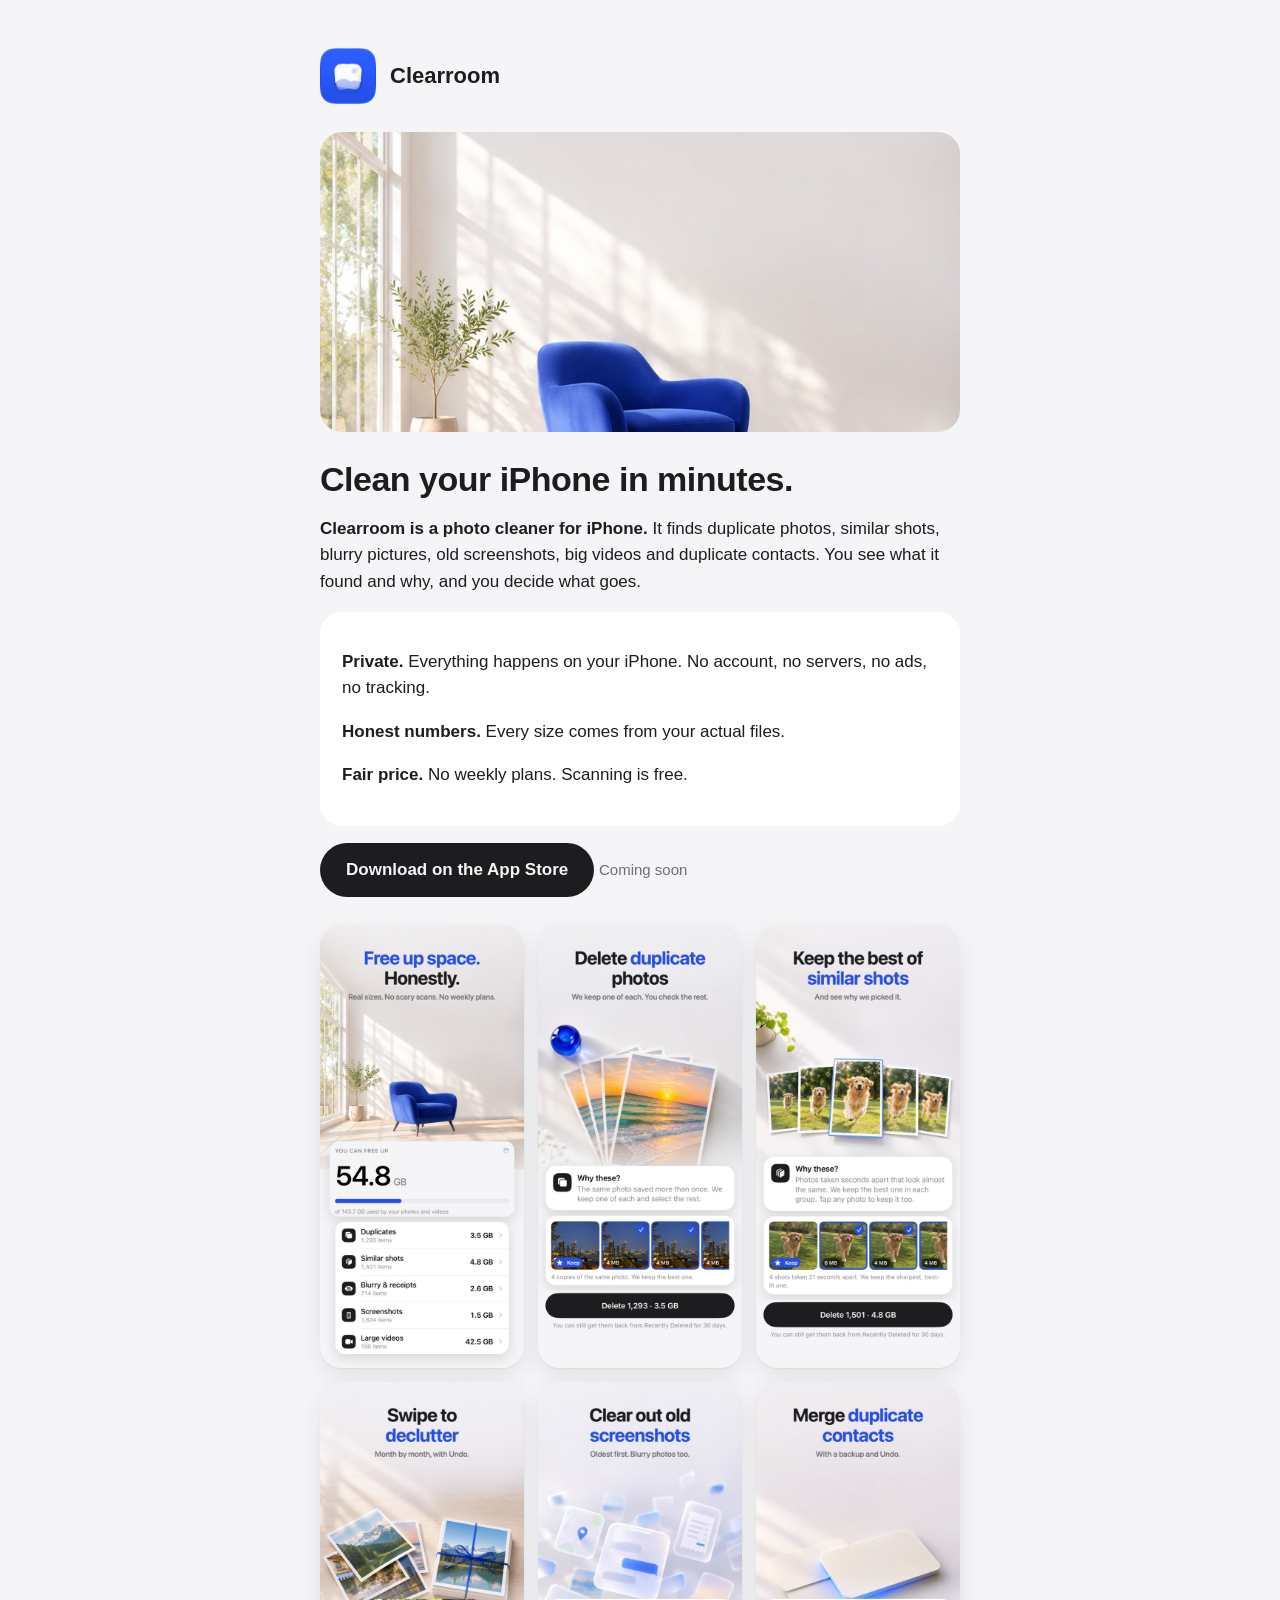
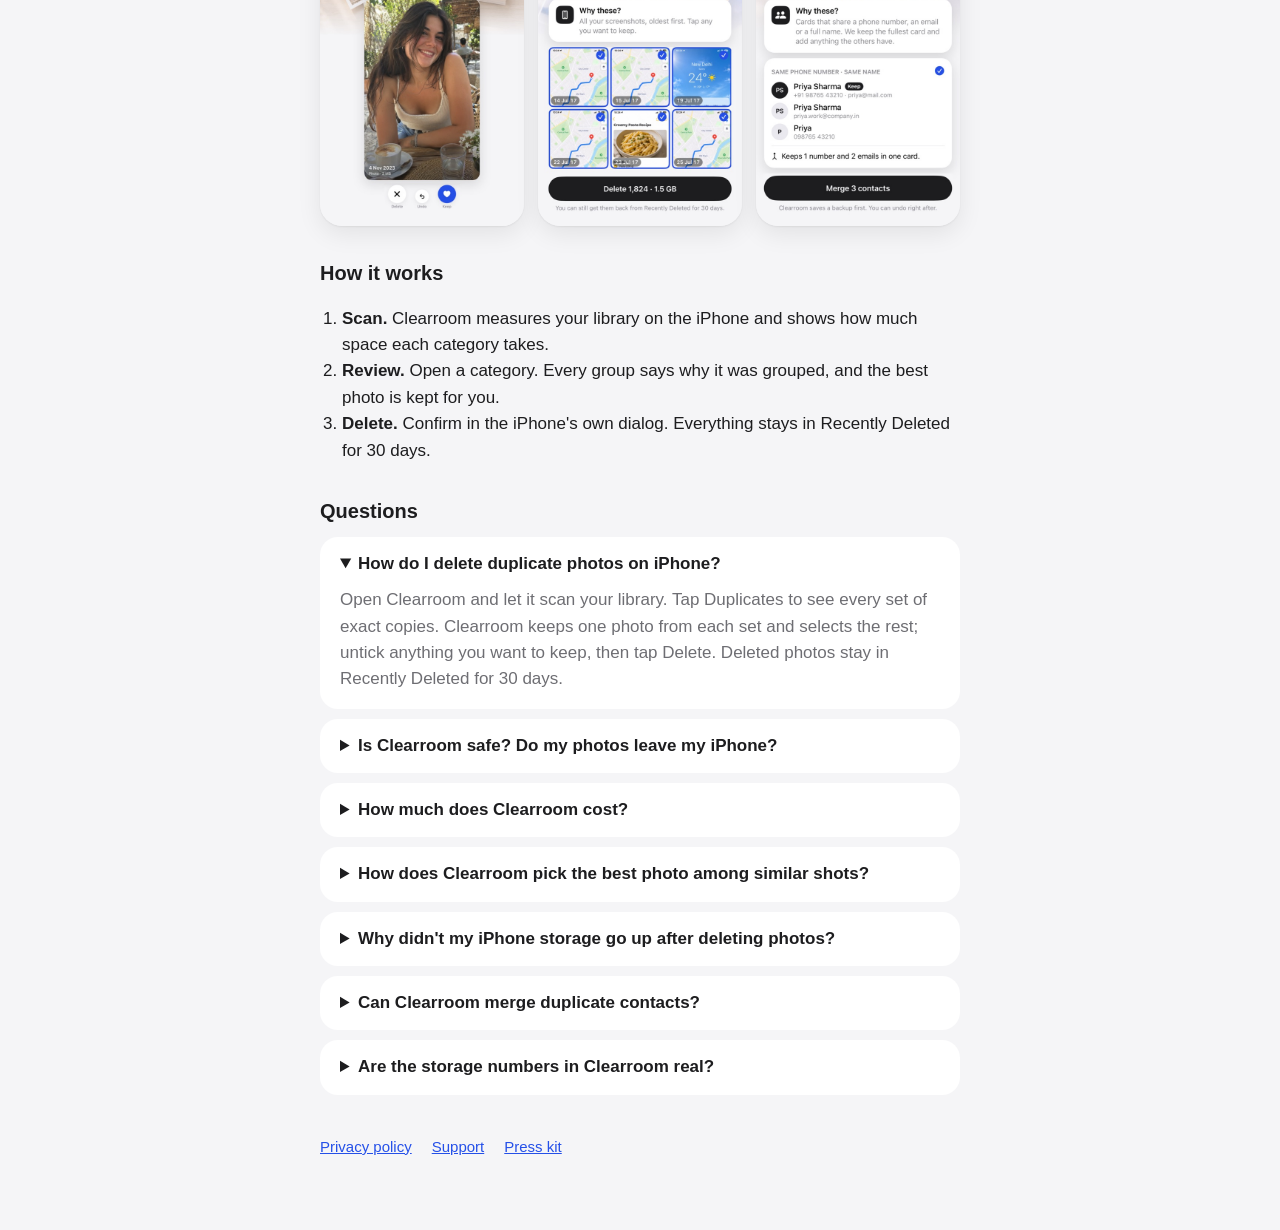
==== index.html @ 5c48450d "Clearroom website" ====
<!doctype html>
<html lang="en"><head><meta charset="utf-8"><meta name="viewport" content="width=device-width, initial-scale=1">
<title>Clearroom: Photo Cleaner for iPhone. Delete duplicate and similar photos</title>
<meta name="description" content="Clearroom is an iPhone photo cleaner that finds duplicate photos, similar shots, blurry pictures, old screenshots, large videos and duplicate contacts. It runs entirely on your iPhone, shows real file sizes, and has no weekly subscription.">
<link rel="canonical" href="https://rajgupta36.github.io/clearroom/">
<meta property="og:type" content="website">
<meta property="og:title" content="Clearroom: honest photo cleaner for iPhone">
<meta property="og:description" content="Find duplicate and similar photos, old screenshots and big videos. Private, on-device, no weekly plans.">
<meta property="og:url" content="https://rajgupta36.github.io/clearroom/">
<meta property="og:image" content="https://rajgupta36.github.io/clearroom/img/og.jpg">
<meta name="twitter:card" content="summary_large_image">
<link rel="stylesheet" href="style.css"><link rel="icon" href="favicon.png">
<script type="application/ld+json">
{
  "@context": "https://schema.org",
  "@graph": [
    {
      "@type": "MobileApplication",
      "@id": "https://rajgupta36.github.io/clearroom/#app",
      "name": "Clearroom: Photo Cleaner",
      "alternateName": "Clearroom",
      "operatingSystem": "iOS 17 or later",
      "applicationCategory": "UtilitiesApplication",
      "description": "An iPhone photo and storage cleaner that finds duplicate photos, similar shots, blurry photos, receipts, old screenshots, large videos and duplicate contacts. Everything runs on the iPhone; photos and contacts never leave it.",
      "url": "https://rajgupta36.github.io/clearroom/",
      "image": "https://rajgupta36.github.io/clearroom/img/icon-1024.png",
      "screenshot": [
        "https://rajgupta36.github.io/clearroom/img/1-dashboard.jpg",
        "https://rajgupta36.github.io/clearroom/img/2-duplicates.jpg",
        "https://rajgupta36.github.io/clearroom/img/3-similar.jpg",
        "https://rajgupta36.github.io/clearroom/img/4-swipe.jpg"
      ],
      "featureList": [
        "Delete duplicate photos, including Live Photos and bursts",
        "Group similar photos and suggest the best shot with the reason shown",
        "Find blurry photos and receipts",
        "Clear out old screenshots, oldest first",
        "Sort large videos by size",
        "Swipe mode: keep or delete one photo at a time, month by month, with undo",
        "Merge duplicate contacts with a backup and undo",
        "All processing on the iPhone, no account, no ads, no tracking"
      ],
      "offers": [
        {"@type": "Offer", "name": "Free", "price": "0", "priceCurrency": "USD", "description": "Unlimited scanning and up to 30 deletions a day."},
        {"@type": "Offer", "name": "Clearroom Pro yearly", "price": "39.99", "priceCurrency": "USD", "description": "Yearly subscription with a 14-day free trial."},
        {"@type": "Offer", "name": "Clearroom Pro monthly", "price": "6.99", "priceCurrency": "USD"},
        {"@type": "Offer", "name": "Clearroom Pro lifetime", "price": "79.99", "priceCurrency": "USD", "description": "One-time purchase."}
      ]
    },
    {
      "@type": "FAQPage",
      "mainEntity": [
        {"@type": "Question", "name": "How do I delete duplicate photos on iPhone?",
         "acceptedAnswer": {"@type": "Answer", "text": "Open Clearroom and let it scan your library. Tap Duplicates to see every set of exact copies. Clearroom keeps one photo from each set and selects the rest; untick anything you want to keep, then tap Delete. Deleted photos stay in Recently Deleted for 30 days."}},
        {"@type": "Question", "name": "Is Clearroom safe? Do my photos leave my iPhone?",
         "acceptedAnswer": {"@type": "Answer", "text": "Your photos never leave your iPhone. Clearroom has no servers, no account, no ads and no analytics. All scanning happens on the device, and nothing is deleted until you confirm in the iPhone's own delete dialog."}},
        {"@type": "Question", "name": "How much does Clearroom cost?",
         "acceptedAnswer": {"@type": "Answer", "text": "Scanning is free, and you can delete up to 30 items a day for free. Clearroom Pro removes the limit for $39.99 a year (14-day free trial), $6.99 a month, or $79.99 once. There is no weekly plan."}},
        {"@type": "Question", "name": "How does Clearroom pick the best photo among similar shots?",
         "acceptedAnswer": {"@type": "Answer", "text": "It groups photos taken seconds apart that look almost the same, then suggests the sharpest, best-lit one using Apple's on-device image analysis. The reason is shown for every group, and you can tap any photo to keep it too."}},
        {"@type": "Question", "name": "Why didn't my iPhone storage go up after deleting photos?",
         "acceptedAnswer": {"@type": "Answer", "text": "iPhone keeps deleted photos in Recently Deleted for 30 days. The space is freed when that album is emptied, either after 30 days or when you empty it yourself in Photos, Albums, Recently Deleted."}},
        {"@type": "Question", "name": "Can Clearroom merge duplicate contacts?",
         "acceptedAnswer": {"@type": "Answer", "text": "Yes. Clearroom finds contact cards that share a phone number, an email or a full name, keeps the fullest card, copies over anything the others have, and saves a backup first so you can undo the merge."}},
        {"@type": "Question", "name": "Are the storage numbers in Clearroom real?",
         "acceptedAnswer": {"@type": "Answer", "text": "Yes. Every size comes from the real file sizes of your photos and videos. If a size can't be read, Clearroom says so instead of guessing."}}
      ]
    }
  ]
}
</script>
</head>
<body><main>
<header><img src="img/icon-256.png" alt="Clearroom app icon"><a href="./">Clearroom</a></header>
<img class="hero" src="img/hero.jpg" alt="A bright, empty room with one cobalt blue chair: what a cleared-out iPhone feels like" width="1024" height="1536">
<h1>Clean your iPhone in minutes.</h1>
<p><strong>Clearroom is a photo cleaner for iPhone.</strong> It finds duplicate photos, similar shots, blurry pictures, old screenshots, big videos and duplicate contacts. You see what it found and why, and you decide what goes.</p>
<div class="card">
<p><strong>Private.</strong> Everything happens on your iPhone. No account, no servers, no ads, no tracking.</p>
<p><strong>Honest numbers.</strong> Every size comes from your actual files.</p>
<p><strong>Fair price.</strong> No weekly plans. Scanning is free.</p>
</div>
<p><a class="button" href="#">Download on the App Store</a> <span class="muted">Coming soon</span></p>

<div class="shots">
<img src="img/1-dashboard.jpg" alt="Clearroom home screen showing 54.8 GB you can free up, by category" loading="lazy">
<img src="img/2-duplicates.jpg" alt="Duplicate photos grouped in sets, one kept and the copies selected" loading="lazy">
<img src="img/3-similar.jpg" alt="Similar shots grouped, with the sharpest one kept and the reason shown" loading="lazy">
<img src="img/4-swipe.jpg" alt="Swipe mode: keep or delete one photo at a time, month by month" loading="lazy">
<img src="img/5-screenshots.jpg" alt="Old screenshots listed oldest first, ready to clear out" loading="lazy">
<img src="img/6-contacts.jpg" alt="Duplicate contacts merged into one card with a backup" loading="lazy">
</div>

<h2>How it works</h2>
<ol>
<li><strong>Scan.</strong> Clearroom measures your library on the iPhone and shows how much space each category takes.</li>
<li><strong>Review.</strong> Open a category. Every group says why it was grouped, and the best photo is kept for you.</li>
<li><strong>Delete.</strong> Confirm in the iPhone's own dialog. Everything stays in Recently Deleted for 30 days.</li>
</ol>

<h2>Questions</h2>
<div class="faq">
<details open><summary>How do I delete duplicate photos on iPhone?</summary><p>Open Clearroom and let it scan your library. Tap Duplicates to see every set of exact copies. Clearroom keeps one photo from each set and selects the rest; untick anything you want to keep, then tap Delete. Deleted photos stay in Recently Deleted for 30 days.</p></details>
<details><summary>Is Clearroom safe? Do my photos leave my iPhone?</summary><p>Your photos never leave your iPhone. Clearroom has no servers, no account, no ads and no analytics. All scanning happens on the device, and nothing is deleted until you confirm in the iPhone's own delete dialog.</p></details>
<details><summary>How much does Clearroom cost?</summary><p>Scanning is free, and you can delete up to 30 items a day for free. Clearroom Pro removes the limit for $39.99 a year (14-day free trial), $6.99 a month, or $79.99 once. There is no weekly plan.</p></details>
<details><summary>How does Clearroom pick the best photo among similar shots?</summary><p>It groups photos taken seconds apart that look almost the same, then suggests the sharpest, best-lit one using Apple's on-device image analysis. The reason is shown for every group, and you can tap any photo to keep it too.</p></details>
<details><summary>Why didn't my iPhone storage go up after deleting photos?</summary><p>iPhone keeps deleted photos in Recently Deleted for 30 days. The space is freed when that album is emptied, either after 30 days or when you empty it yourself in Photos, Albums, Recently Deleted.</p></details>
<details><summary>Can Clearroom merge duplicate contacts?</summary><p>Yes. Clearroom finds contact cards that share a phone number, an email or a full name, keeps the fullest card, copies over anything the others have, and saves a backup first so you can undo the merge.</p></details>
<details><summary>Are the storage numbers in Clearroom real?</summary><p>Yes. Every size comes from the real file sizes of your photos and videos. If a size can't be read, Clearroom says so instead of guessing.</p></details>
</div>

<nav><a href="privacy.html">Privacy policy</a><a href="support.html">Support</a><a href="press.html">Press kit</a></nav>
</main></body></html>
---- style.css ----
:root { --ink:#1D1D1F; --paper:#F5F5F7; --card:#FFFFFF; --muted:#6E6E73; --cobalt:#2550E8; }
@media (prefers-color-scheme: dark) { :root { --ink:#F5F5F7; --paper:#000; --card:#1C1C1E; --muted:#98989D; --cobalt:#3F66F2; } }
* { box-sizing: border-box; }
body { margin:0; background:var(--paper); color:var(--ink); font:17px/1.55 -apple-system, BlinkMacSystemFont, "SF Pro Text", "Helvetica Neue", Arial, sans-serif; }
main { max-width: 680px; margin: 0 auto; padding: 48px 20px 72px; }
header { display:flex; align-items:center; gap:14px; margin-bottom: 28px; }
header img { width:56px; height:56px; border-radius:13px; }
header a { color:inherit; text-decoration:none; font-weight:700; font-size:22px; }
h1 { font-size: 34px; line-height:1.15; margin: 0 0 8px; letter-spacing:-0.5px; }
h2 { font-size: 20px; margin: 32px 0 8px; }
p, li { color: var(--ink); }
.muted { color: var(--muted); font-size: 15px; }
.card { background: var(--card); border-radius: 22px; padding: 20px 22px; margin: 16px 0; }
a { color: var(--cobalt); }
.button { display:inline-block; background:var(--ink); color:var(--paper); padding:14px 26px; border-radius:999px; text-decoration:none; font-weight:600; }
nav { margin-top: 40px; display:flex; gap:20px; font-size:15px; }
ul { padding-left: 20px; }

.shots { display:grid; grid-template-columns: repeat(auto-fit, minmax(150px, 1fr)); gap:14px; margin: 28px 0; }
.shots img { width:100%; border-radius:22px; box-shadow: 0 1px 2px rgba(0,0,0,.06), 0 8px 24px rgba(0,0,0,.08); }
.facts td { padding: 6px 16px 6px 0; vertical-align: top; }
.facts td:first-child { color: var(--muted); white-space: nowrap; }

.hero { display:block; width:100%; height:300px; object-fit:cover; object-position:50% 72%; border-radius:22px; margin: 0 0 28px; }
ol { padding-left: 22px; }
.faq details { background: var(--card); border-radius: 18px; padding: 14px 20px; margin: 10px 0; }
.faq summary { font-weight: 600; cursor: pointer; }
.faq details p { margin: 10px 0 2px; color: var(--muted); }
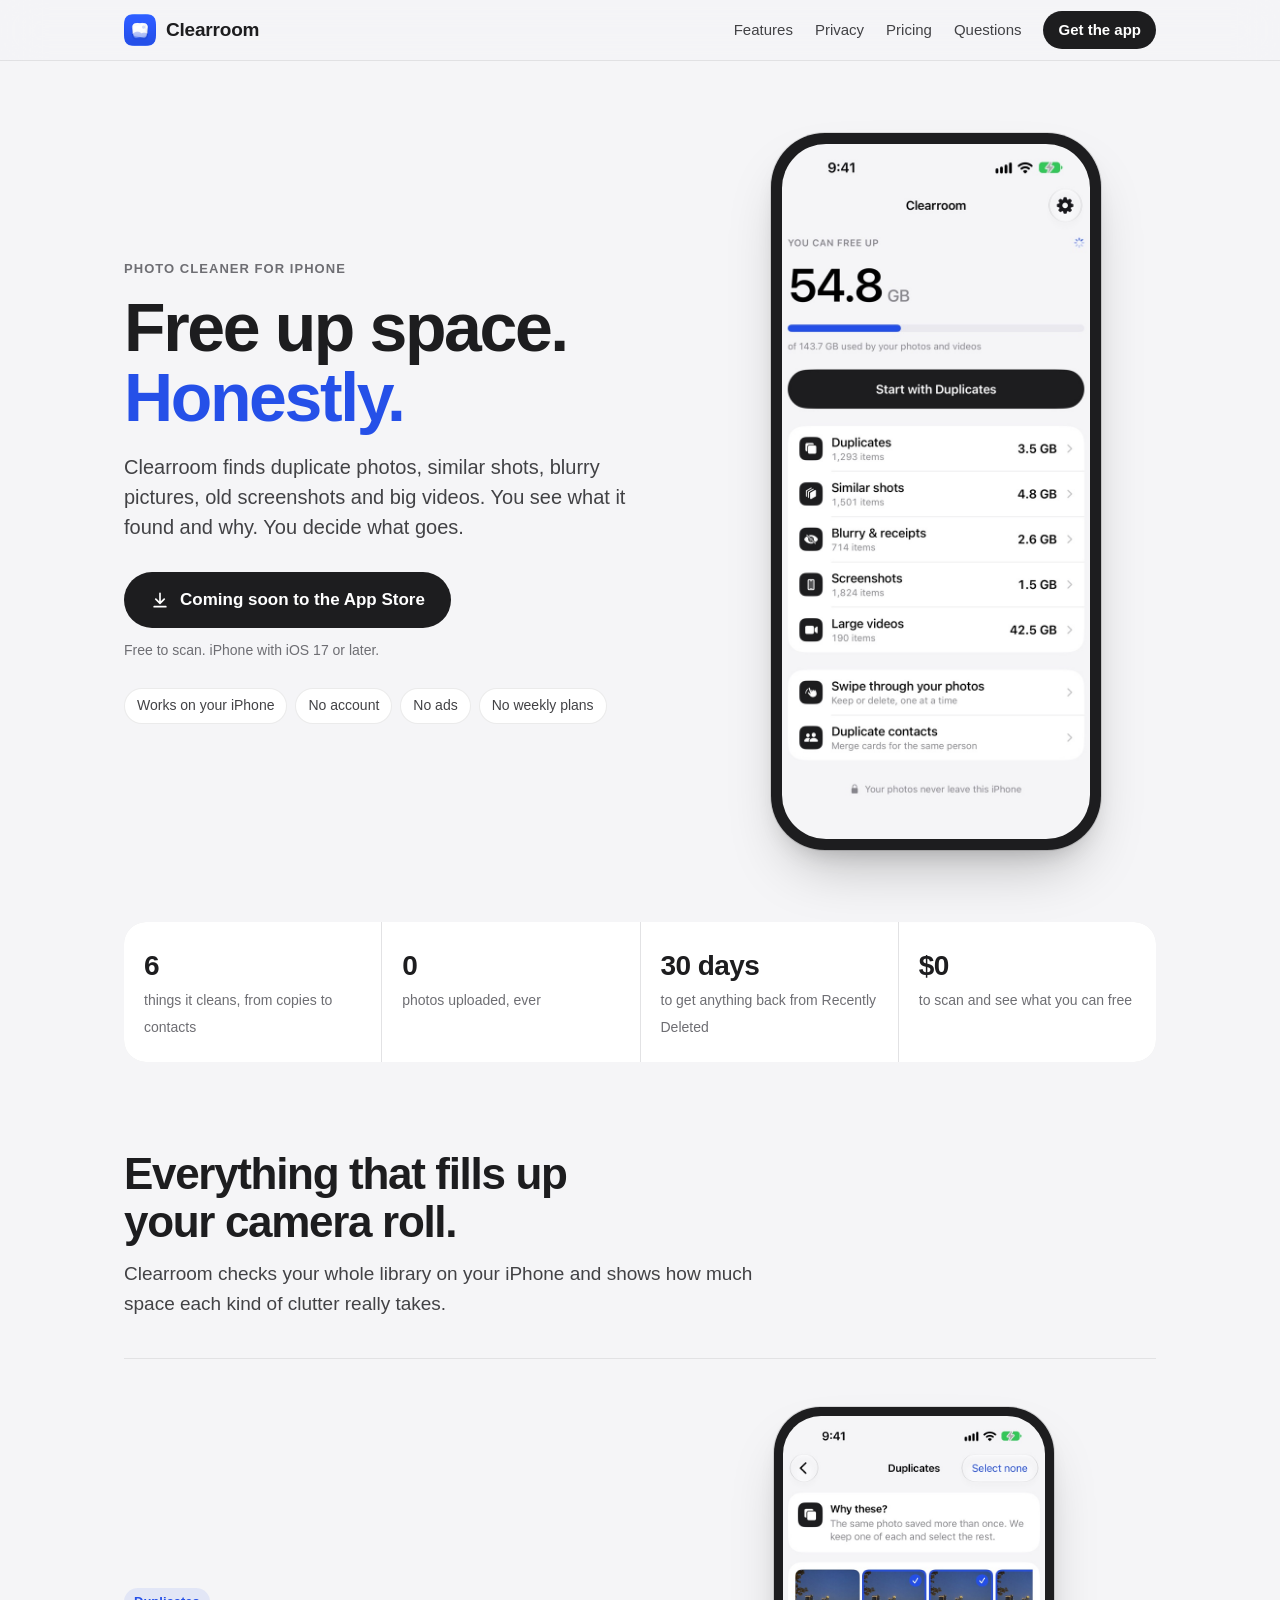
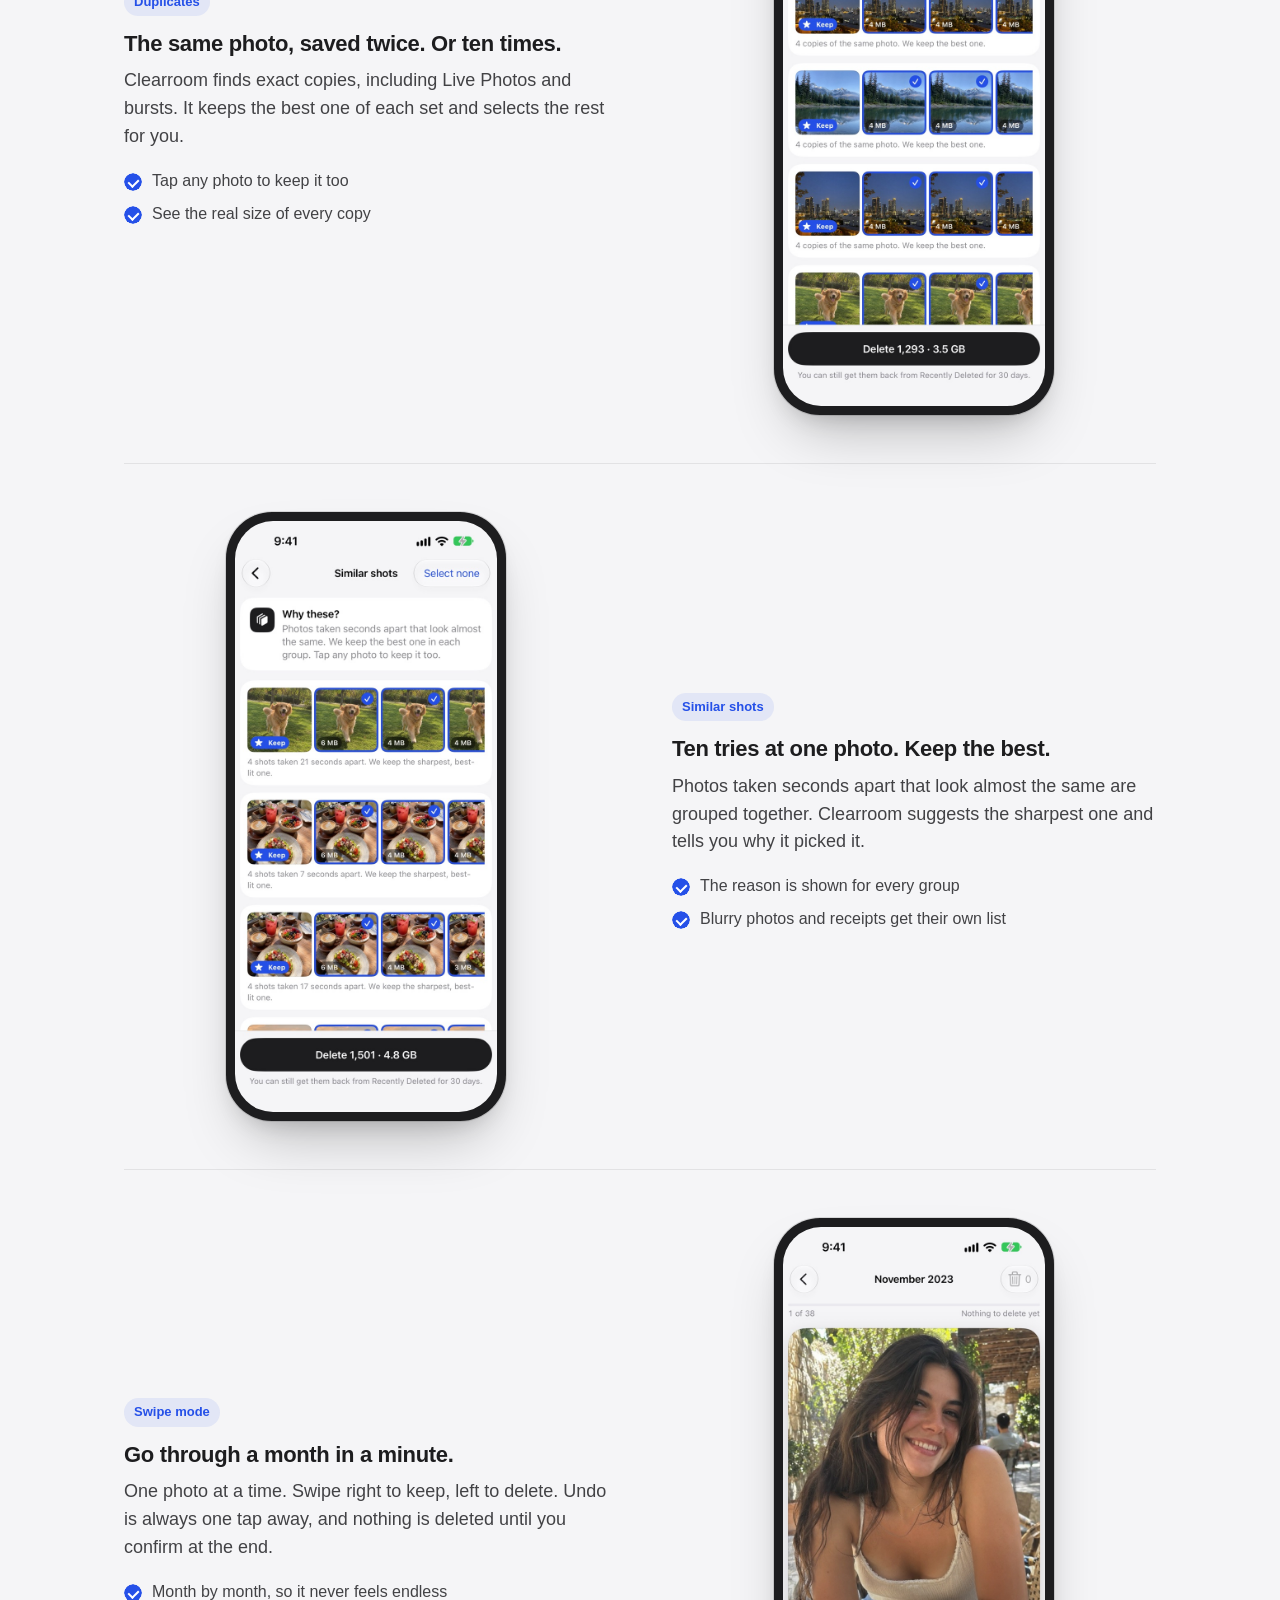
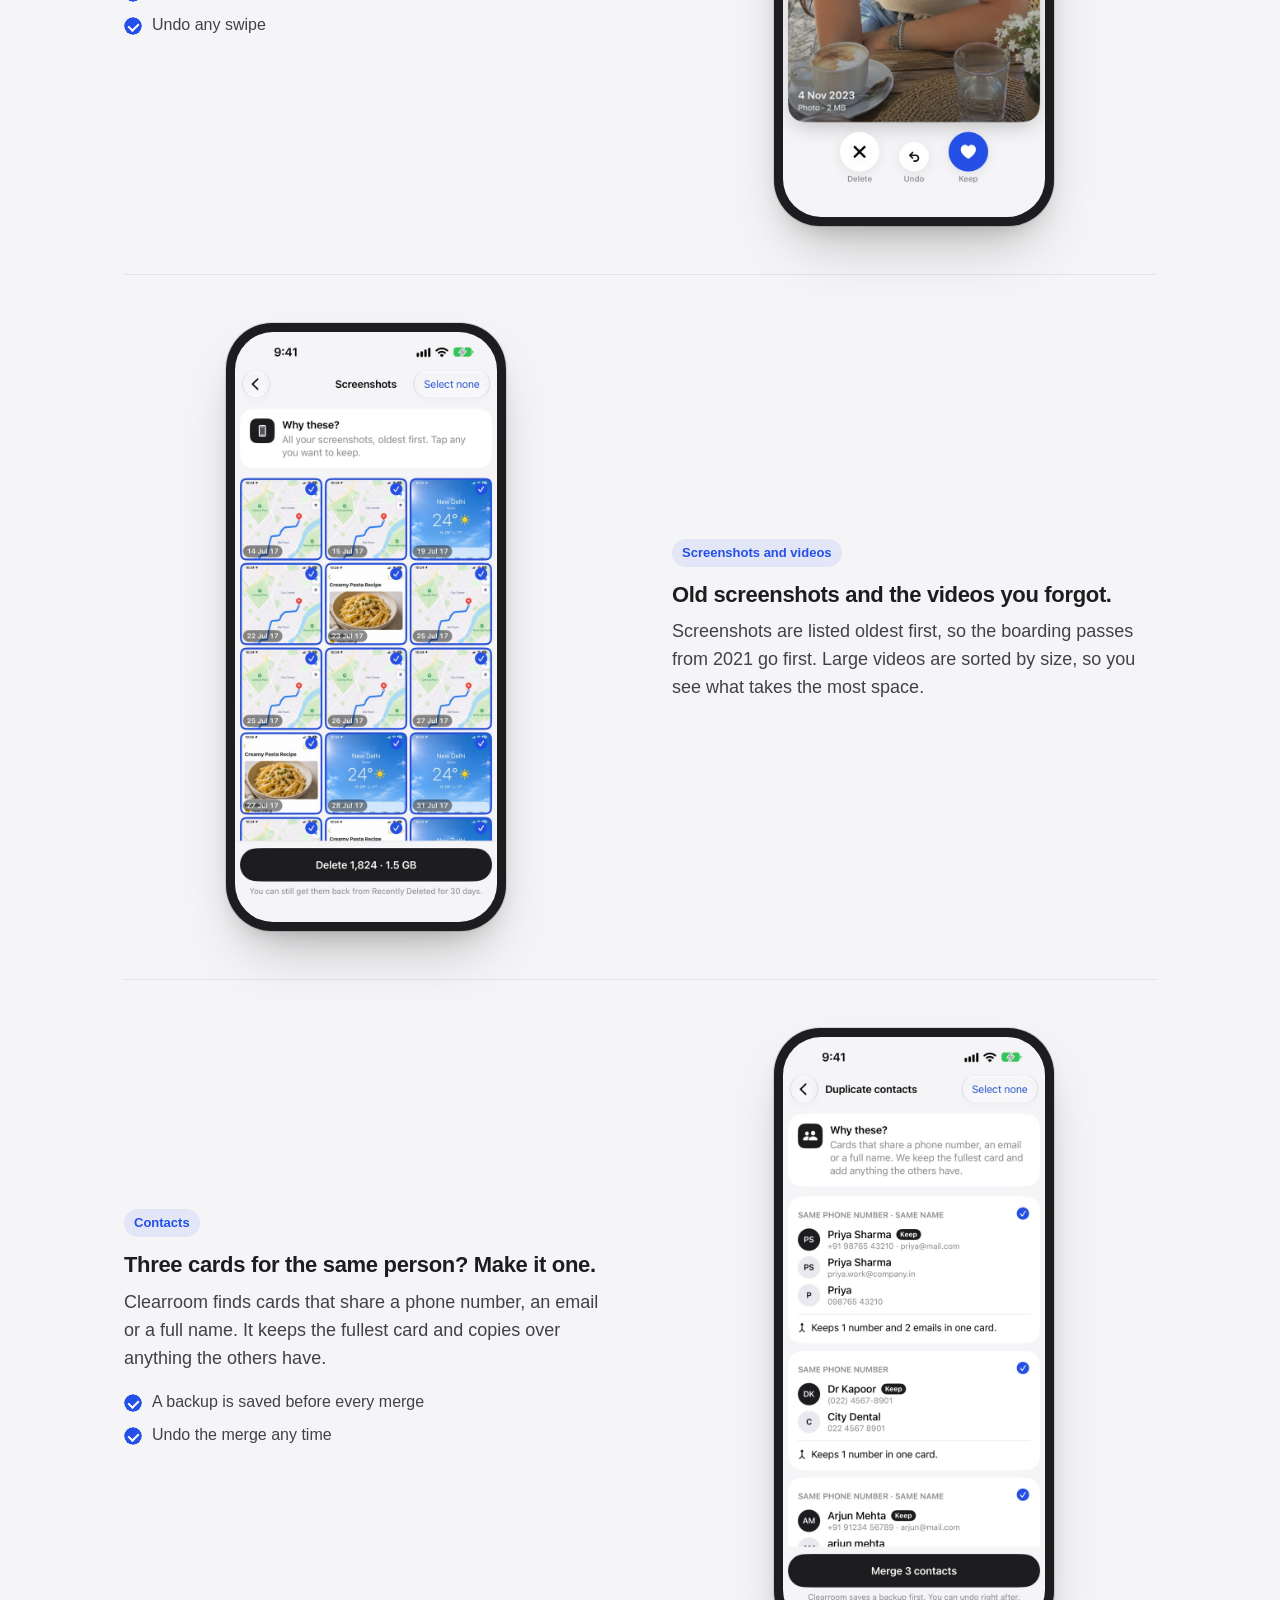
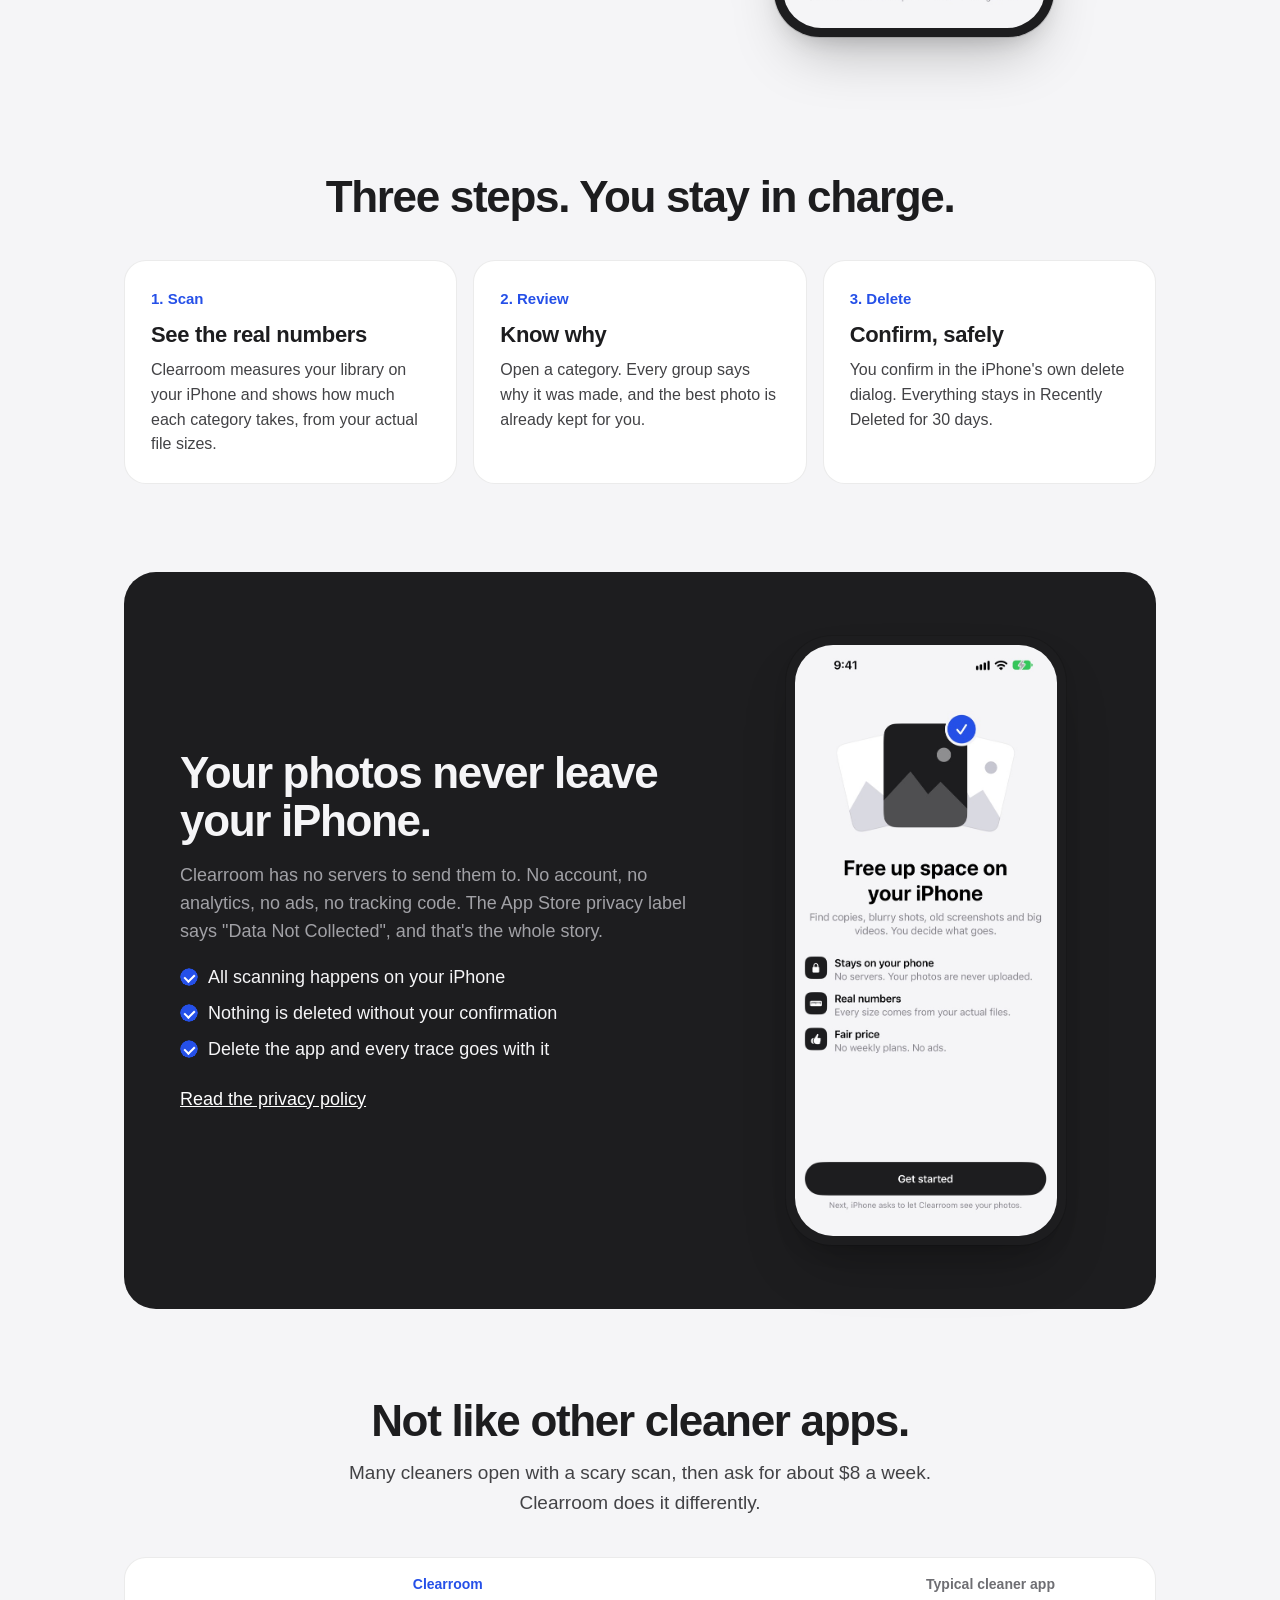
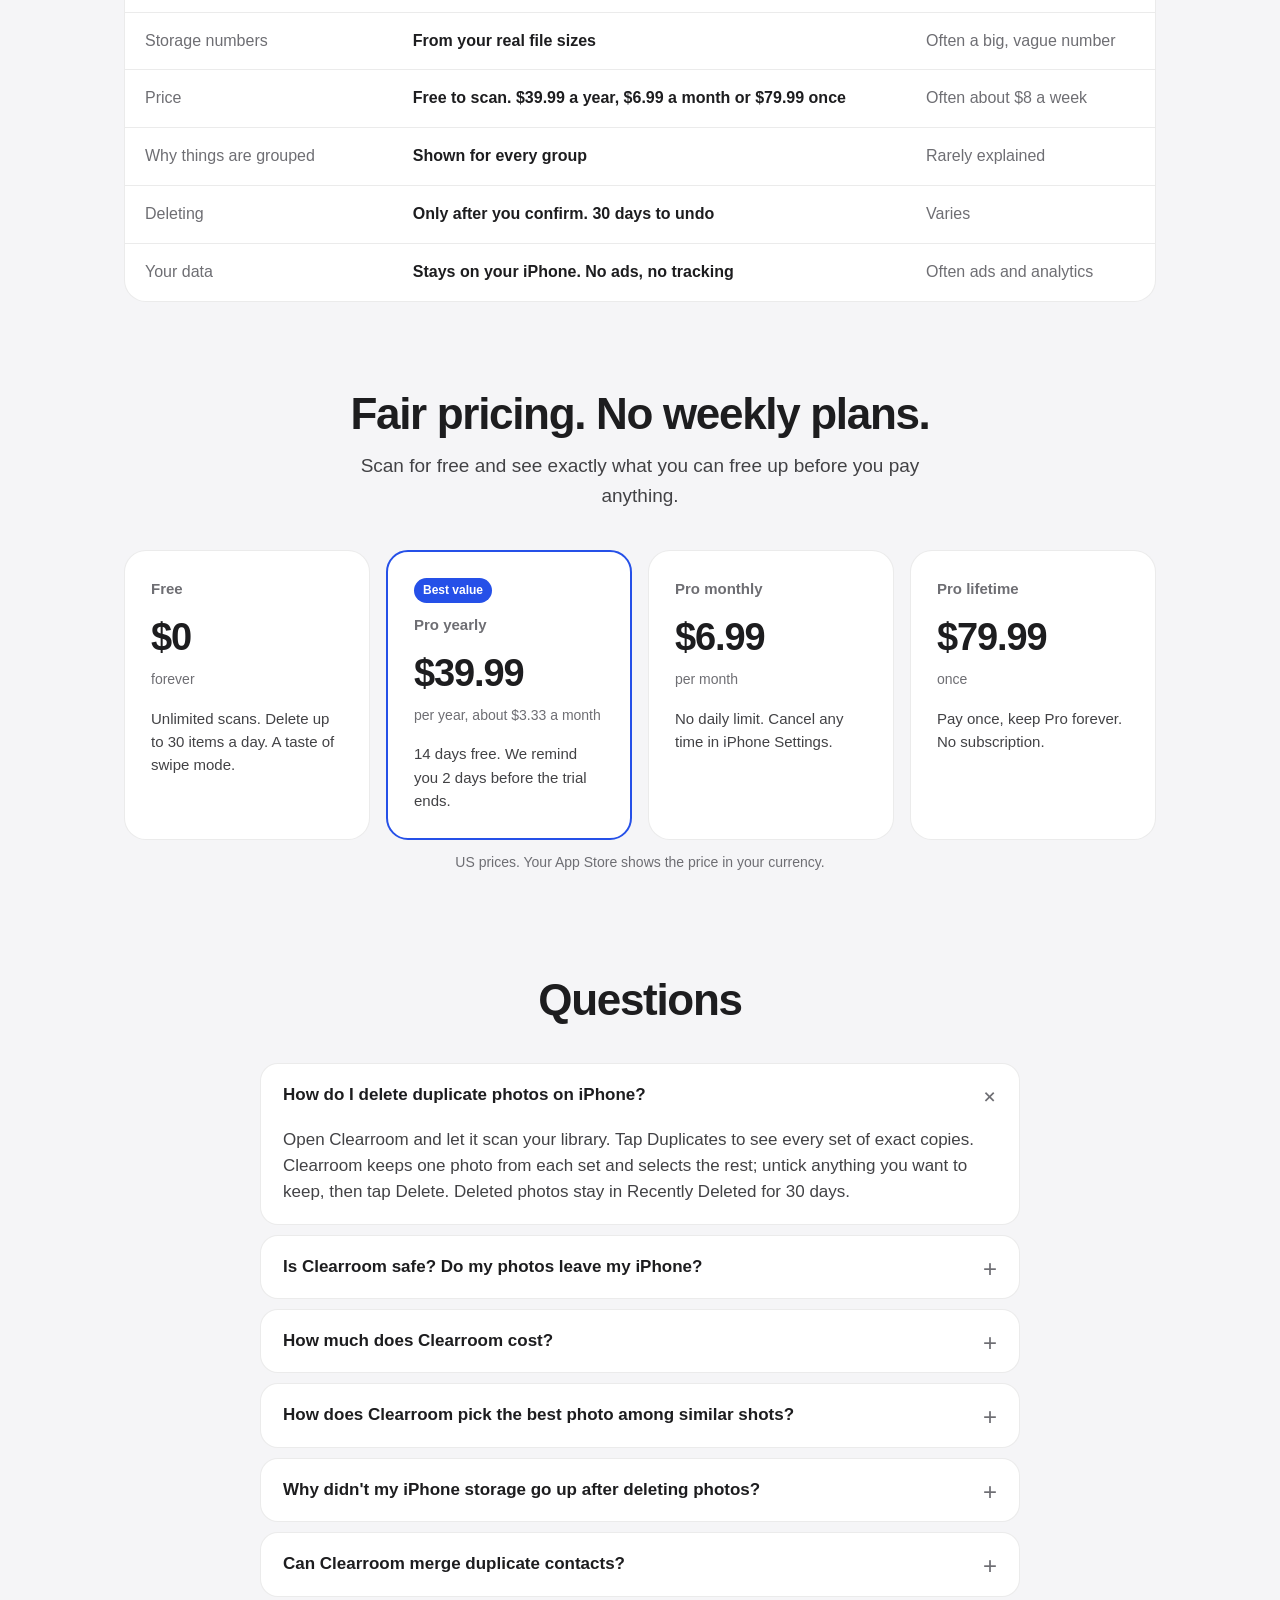
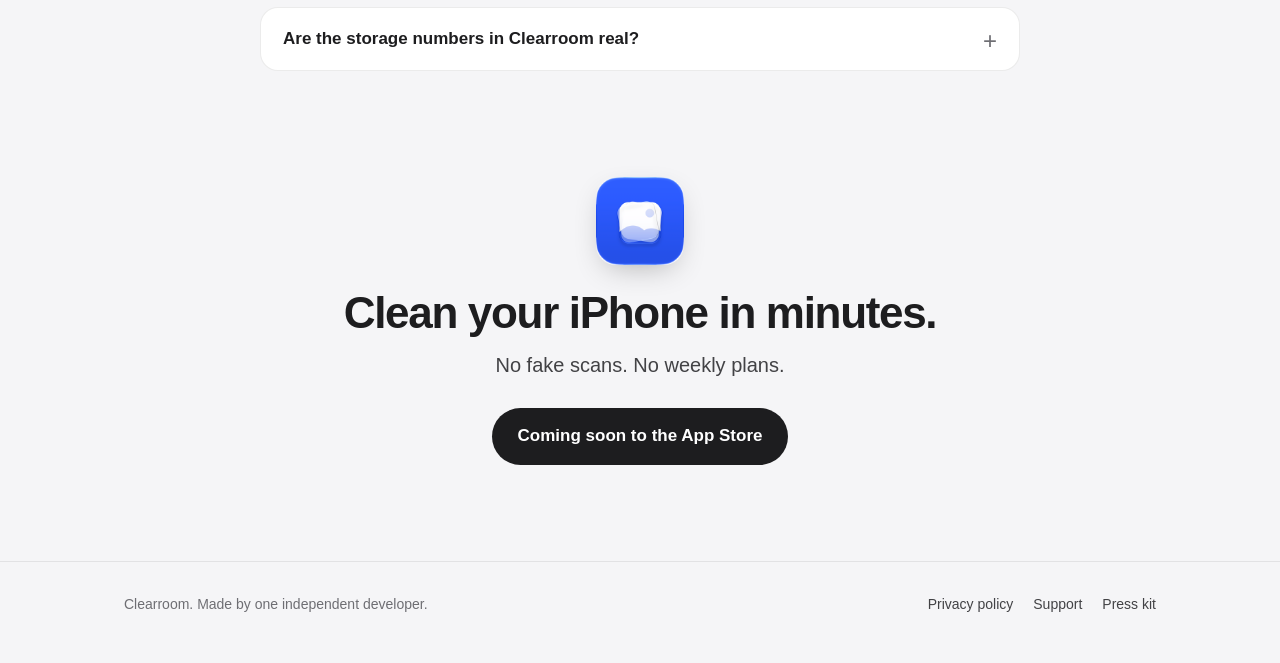
==== commit 2435775a: "New site design: landing page, phone screens, pricing, comparison; nicer support and privacy pages" ====
--- a/index.html
+++ b/index.html
@@ -9,6 +9,7 @@
 <meta property="og:url" content="https://rajgupta36.github.io/clearroom/">
 <meta property="og:image" content="https://rajgupta36.github.io/clearroom/img/og.jpg">
 <meta name="twitter:card" content="summary_large_image">
+<meta name="theme-color" content="#F5F5F7" media="(prefers-color-scheme: light)"><meta name="theme-color" content="#000000" media="(prefers-color-scheme: dark)">
 <link rel="stylesheet" href="style.css"><link rel="icon" href="favicon.png">
 <script type="application/ld+json">
 {
@@ -25,10 +26,10 @@
       "url": "https://rajgupta36.github.io/clearroom/",
       "image": "https://rajgupta36.github.io/clearroom/img/icon-1024.png",
       "screenshot": [
-        "https://rajgupta36.github.io/clearroom/img/1-dashboard.jpg",
-        "https://rajgupta36.github.io/clearroom/img/2-duplicates.jpg",
-        "https://rajgupta36.github.io/clearroom/img/3-similar.jpg",
-        "https://rajgupta36.github.io/clearroom/img/4-swipe.jpg"
+        "https://rajgupta36.github.io/clearroom/img/app/1-dashboard.jpg",
+        "https://rajgupta36.github.io/clearroom/img/app/2-duplicates.jpg",
+        "https://rajgupta36.github.io/clearroom/img/app/3-similar.jpg",
+        "https://rajgupta36.github.io/clearroom/img/app/4-swipe.jpg"
       ],
       "featureList": [
         "Delete duplicate photos, including Live Photos and bursts",
@@ -70,35 +71,117 @@
 }
 </script>
 </head>
-<body><main>
-<header><img src="img/icon-256.png" alt="Clearroom app icon"><a href="./">Clearroom</a></header>
-<img class="hero" src="img/hero.jpg" alt="A bright, empty room with one cobalt blue chair: what a cleared-out iPhone feels like" width="1024" height="1536">
-<h1>Clean your iPhone in minutes.</h1>
-<p><strong>Clearroom is a photo cleaner for iPhone.</strong> It finds duplicate photos, similar shots, blurry pictures, old screenshots, big videos and duplicate contacts. You see what it found and why, and you decide what goes.</p>
-<div class="card">
-<p><strong>Private.</strong> Everything happens on your iPhone. No account, no servers, no ads, no tracking.</p>
-<p><strong>Honest numbers.</strong> Every size comes from your actual files.</p>
-<p><strong>Fair price.</strong> No weekly plans. Scanning is free.</p>
-</div>
-<p><a class="button" href="#">Download on the App Store</a> <span class="muted">Coming soon</span></p>
-
-<div class="shots">
-<img src="img/1-dashboard.jpg" alt="Clearroom home screen showing 54.8 GB you can free up, by category" loading="lazy">
-<img src="img/2-duplicates.jpg" alt="Duplicate photos grouped in sets, one kept and the copies selected" loading="lazy">
-<img src="img/3-similar.jpg" alt="Similar shots grouped, with the sharpest one kept and the reason shown" loading="lazy">
-<img src="img/4-swipe.jpg" alt="Swipe mode: keep or delete one photo at a time, month by month" loading="lazy">
-<img src="img/5-screenshots.jpg" alt="Old screenshots listed oldest first, ready to clear out" loading="lazy">
-<img src="img/6-contacts.jpg" alt="Duplicate contacts merged into one card with a backup" loading="lazy">
-</div>
-
-<h2>How it works</h2>
-<ol>
-<li><strong>Scan.</strong> Clearroom measures your library on the iPhone and shows how much space each category takes.</li>
-<li><strong>Review.</strong> Open a category. Every group says why it was grouped, and the best photo is kept for you.</li>
-<li><strong>Delete.</strong> Confirm in the iPhone's own dialog. Everything stays in Recently Deleted for 30 days.</li>
-</ol>
-
-<h2>Questions</h2>
+<body>
+<a class="skip" href="#main">Skip to content</a>
+<header class="top"><div class="wrap">
+<a class="brand" href="./"><img src="img/icon-256.png" alt="">Clearroom</a>
+<nav aria-label="Main"><a href="#features">Features</a><a href="#privacy">Privacy</a><a href="#pricing">Pricing</a><a href="#faq">Questions</a><a class="pill" href="#get">Get the app</a></nav>
+</div></header>
+
+<main id="main" class="wrap">
+
+<div class="hero">
+<div>
+<p class="eyebrow">Photo cleaner for iPhone</p>
+<h1>Free up space.<br><em>Honestly.</em></h1>
+<p class="lede">Clearroom finds duplicate photos, similar shots, blurry pictures, old screenshots and big videos. You see what it found and why. You decide what goes.</p>
+<span class="button" id="get" aria-disabled="true"><svg viewBox="0 0 24 24" aria-hidden="true"><path d="M12 3a1 1 0 0 1 1 1v9.6l3.3-3.3a1 1 0 1 1 1.4 1.4l-5 5a1 1 0 0 1-1.4 0l-5-5a1 1 0 1 1 1.4-1.4l3.3 3.3V4a1 1 0 0 1 1-1zM5 19h14a1 1 0 1 1 0 2H5a1 1 0 1 1 0-2z"/></svg>Coming soon to the App Store</span>
+<p class="note">Free to scan. iPhone with iOS 17 or later.</p>
+<ul class="chips"><li>Works on your iPhone</li><li>No account</li><li>No ads</li><li>No weekly plans</li></ul>
+</div>
+<div class="phone"><img src="img/app/1-dashboard.jpg" alt="Clearroom home screen: you can free up 54.8 GB, split into duplicates, similar shots, blurry photos, screenshots and large videos" width="660" height="1434"></div>
+</div>
+
+<div class="proof" aria-label="What Clearroom checks">
+<div><b>6</b><span>things it cleans, from copies to contacts</span></div>
+<div><b>0</b><span>photos uploaded, ever</span></div>
+<div><b>30 days</b><span>to get anything back from Recently Deleted</span></div>
+<div><b>$0</b><span>to scan and see what you can free</span></div>
+</div>
+
+<section id="features">
+<div class="head"><h2>Everything that fills up<br>your camera roll.</h2><p>Clearroom checks your whole library on your iPhone and shows how much space each kind of clutter really takes.</p></div>
+
+<div class="feature">
+<div class="text"><span class="tag">Duplicates</span><h3>The same photo, saved twice. Or ten times.</h3>
+<p>Clearroom finds exact copies, including Live Photos and bursts. It keeps the best one of each set and selects the rest for you.</p>
+<ul class="ticks"><li>Tap any photo to keep it too</li><li>See the real size of every copy</li></ul></div>
+<div class="phone small"><img src="img/app/2-duplicates.jpg" alt="Duplicate photos grouped in sets, one kept and the copies selected" loading="lazy" width="660" height="1434"></div>
+</div>
+
+<div class="feature flip">
+<div class="text"><span class="tag">Similar shots</span><h3>Ten tries at one photo. Keep the best.</h3>
+<p>Photos taken seconds apart that look almost the same are grouped together. Clearroom suggests the sharpest one and tells you why it picked it.</p>
+<ul class="ticks"><li>The reason is shown for every group</li><li>Blurry photos and receipts get their own list</li></ul></div>
+<div class="phone small"><img src="img/app/3-similar.jpg" alt="Similar shots grouped, with the sharpest one kept and the reason shown" loading="lazy" width="660" height="1434"></div>
+</div>
+
+<div class="feature">
+<div class="text"><span class="tag">Swipe mode</span><h3>Go through a month in a minute.</h3>
+<p>One photo at a time. Swipe right to keep, left to delete. Undo is always one tap away, and nothing is deleted until you confirm at the end.</p>
+<ul class="ticks"><li>Month by month, so it never feels endless</li><li>Undo any swipe</li></ul></div>
+<div class="phone small"><img src="img/app/4-swipe.jpg" alt="Swipe mode showing one photo with Delete, Undo and Keep buttons" loading="lazy" width="660" height="1434"></div>
+</div>
+
+<div class="feature flip">
+<div class="text"><span class="tag">Screenshots and videos</span><h3>Old screenshots and the videos you forgot.</h3>
+<p>Screenshots are listed oldest first, so the boarding passes from 2021 go first. Large videos are sorted by size, so you see what takes the most space.</p></div>
+<div class="phone small"><img src="img/app/5-screenshots.jpg" alt="Old screenshots listed oldest first, ready to clear out" loading="lazy" width="660" height="1434"></div>
+</div>
+
+<div class="feature">
+<div class="text"><span class="tag">Contacts</span><h3>Three cards for the same person? Make it one.</h3>
+<p>Clearroom finds cards that share a phone number, an email or a full name. It keeps the fullest card and copies over anything the others have.</p>
+<ul class="ticks"><li>A backup is saved before every merge</li><li>Undo the merge any time</li></ul></div>
+<div class="phone small"><img src="img/app/6-contacts.jpg" alt="Duplicate contacts merged into one card with a backup" loading="lazy" width="660" height="1434"></div>
+</div>
+</section>
+
+<section>
+<div class="head center"><h2>Three steps. You stay in charge.</h2></div>
+<div class="grid3">
+<div class="card"><div class="num">1. Scan</div><h3>See the real numbers</h3><p>Clearroom measures your library on your iPhone and shows how much each category takes, from your actual file sizes.</p></div>
+<div class="card"><div class="num">2. Review</div><h3>Know why</h3><p>Open a category. Every group says why it was made, and the best photo is already kept for you.</p></div>
+<div class="card"><div class="num">3. Delete</div><h3>Confirm, safely</h3><p>You confirm in the iPhone's own delete dialog. Everything stays in Recently Deleted for 30 days.</p></div>
+</div>
+</section>
+
+<div class="band" id="privacy">
+<div>
+<h2>Your photos never leave your iPhone.</h2>
+<p>Clearroom has no servers to send them to. No account, no analytics, no ads, no tracking code. The App Store privacy label says "Data Not Collected", and that's the whole story.</p>
+<ul class="ticks"><li>All scanning happens on your iPhone</li><li>Nothing is deleted without your confirmation</li><li>Delete the app and every trace goes with it</li></ul>
+<p style="margin-top:22px"><a href="privacy.html" style="color:#fff;text-decoration:underline">Read the privacy policy</a></p>
+</div>
+<div class="phone small"><img src="img/app/7-private.jpg" alt="Clearroom welcome screen: stays on your phone, real numbers, fair price" loading="lazy" width="660" height="1434"></div>
+</div>
+
+<section>
+<div class="head center"><h2>Not like other cleaner apps.</h2><p>Many cleaners open with a scary scan, then ask for about $8 a week. Clearroom does it differently.</p></div>
+<table class="compare">
+<thead><tr><th scope="col"></th><th scope="col">Clearroom</th><th scope="col">Typical cleaner app</th></tr></thead>
+<tbody>
+<tr><td>Storage numbers</td><td>From your real file sizes</td><td>Often a big, vague number</td></tr>
+<tr><td>Price</td><td>Free to scan. $39.99 a year, $6.99 a month or $79.99 once</td><td>Often about $8 a week</td></tr>
+<tr><td>Why things are grouped</td><td>Shown for every group</td><td>Rarely explained</td></tr>
+<tr><td>Deleting</td><td>Only after you confirm. 30 days to undo</td><td>Varies</td></tr>
+<tr><td>Your data</td><td>Stays on your iPhone. No ads, no tracking</td><td>Often ads and analytics</td></tr>
+</tbody></table>
+</section>
+
+<section id="pricing">
+<div class="head center"><h2>Fair pricing. No weekly plans.</h2><p>Scan for free and see exactly what you can free up before you pay anything.</p></div>
+<div class="prices">
+<div class="price"><span class="name">Free</span><span class="amount">$0</span><span class="per">forever</span><p>Unlimited scans. Delete up to 30 items a day. A taste of swipe mode.</p></div>
+<div class="price best"><span class="badge">Best value</span><span class="name">Pro yearly</span><span class="amount">$39.99</span><span class="per">per year, about $3.33 a month</span><p>14 days free. We remind you 2 days before the trial ends.</p></div>
+<div class="price"><span class="name">Pro monthly</span><span class="amount">$6.99</span><span class="per">per month</span><p>No daily limit. Cancel any time in iPhone Settings.</p></div>
+<div class="price"><span class="name">Pro lifetime</span><span class="amount">$79.99</span><span class="per">once</span><p>Pay once, keep Pro forever. No subscription.</p></div>
+</div>
+<p class="note" style="text-align:center">US prices. Your App Store shows the price in your currency.</p>
+</section>
+
+<section id="faq">
+<div class="head center"><h2>Questions</h2></div>
 <div class="faq">
 <details open><summary>How do I delete duplicate photos on iPhone?</summary><p>Open Clearroom and let it scan your library. Tap Duplicates to see every set of exact copies. Clearroom keeps one photo from each set and selects the rest; untick anything you want to keep, then tap Delete. Deleted photos stay in Recently Deleted for 30 days.</p></details>
 <details><summary>Is Clearroom safe? Do my photos leave my iPhone?</summary><p>Your photos never leave your iPhone. Clearroom has no servers, no account, no ads and no analytics. All scanning happens on the device, and nothing is deleted until you confirm in the iPhone's own delete dialog.</p></details>
@@ -108,6 +191,18 @@
 <details><summary>Can Clearroom merge duplicate contacts?</summary><p>Yes. Clearroom finds contact cards that share a phone number, an email or a full name, keeps the fullest card, copies over anything the others have, and saves a backup first so you can undo the merge.</p></details>
 <details><summary>Are the storage numbers in Clearroom real?</summary><p>Yes. Every size comes from the real file sizes of your photos and videos. If a size can't be read, Clearroom says so instead of guessing.</p></details>
 </div>
-
-<nav><a href="privacy.html">Privacy policy</a><a href="support.html">Support</a><a href="press.html">Press kit</a></nav>
-</main></body></html>
+</section>
+
+<div class="cta">
+<img src="img/icon-256.png" alt="Clearroom app icon" width="88" height="88">
+<h2>Clean your iPhone in minutes.</h2>
+<p class="lede" style="margin:0 auto 28px">No fake scans. No weekly plans.</p>
+<span class="button" aria-disabled="true">Coming soon to the App Store</span>
+</div>
+</main>
+
+<footer><div class="wrap">
+<span>Clearroom. Made by one independent developer.</span>
+<nav aria-label="Footer"><a href="privacy.html">Privacy policy</a><a href="support.html">Support</a><a href="press.html">Press kit</a></nav>
+</div></footer>
+</body></html>
--- a/style.css
+++ b/style.css
@@ -1,28 +1,189 @@
-:root { --ink:#1D1D1F; --paper:#F5F5F7; --card:#FFFFFF; --muted:#6E6E73; --cobalt:#2550E8; }
-@media (prefers-color-scheme: dark) { :root { --ink:#F5F5F7; --paper:#000; --card:#1C1C1E; --muted:#98989D; --cobalt:#3F66F2; } }
+/* Clearroom site. Ink & cobalt, same as the app: neutral surfaces, one accent, no gradients. */
+:root {
+  --ink: #1D1D1F; --ink-2: #424245; --paper: #F5F5F7; --card: #FFFFFF; --muted: #6E6E73;
+  --line: rgba(0,0,0,.08); --cobalt: #2550E8; --cobalt-soft: rgba(37,80,232,.09);
+  --on-ink: #FFFFFF; --band: #1D1D1F; --band-text: #F5F5F7; --band-muted: #A1A1A6;
+  --radius: 22px; --max: 1080px;
+}
+@media (prefers-color-scheme: dark) {
+  :root {
+    --ink: #F5F5F7; --ink-2: #D2D2D7; --paper: #000; --card: #1C1C1E; --muted: #98989D;
+    --line: rgba(255,255,255,.1); --cobalt: #4C70F5; --cobalt-soft: rgba(76,112,245,.16);
+    --on-ink: #000; --band: #1C1C1E;
+  }
+}
 * { box-sizing: border-box; }
-body { margin:0; background:var(--paper); color:var(--ink); font:17px/1.55 -apple-system, BlinkMacSystemFont, "SF Pro Text", "Helvetica Neue", Arial, sans-serif; }
-main { max-width: 680px; margin: 0 auto; padding: 48px 20px 72px; }
-header { display:flex; align-items:center; gap:14px; margin-bottom: 28px; }
-header img { width:56px; height:56px; border-radius:13px; }
-header a { color:inherit; text-decoration:none; font-weight:700; font-size:22px; }
-h1 { font-size: 34px; line-height:1.15; margin: 0 0 8px; letter-spacing:-0.5px; }
-h2 { font-size: 20px; margin: 32px 0 8px; }
-p, li { color: var(--ink); }
+html { scroll-behavior: smooth; }
+@media (prefers-reduced-motion: reduce) { html { scroll-behavior: auto; } }
+body {
+  margin: 0; background: var(--paper); color: var(--ink);
+  font: 17px/1.55 -apple-system, BlinkMacSystemFont, "SF Pro Text", "Helvetica Neue", Arial, sans-serif;
+  -webkit-font-smoothing: antialiased; text-rendering: optimizeLegibility;
+}
+img { max-width: 100%; display: block; }
+a { color: var(--cobalt); text-decoration: none; }
+a:hover { text-decoration: underline; }
+.wrap { max-width: var(--max); margin: 0 auto; padding: 0 24px; }
+.skip { position: absolute; left: -999px; }
+.skip:focus { left: 12px; top: 12px; background: var(--card); padding: 8px 12px; border-radius: 10px; z-index: 10; }
+
+/* Top bar */
+.top { position: sticky; top: 0; z-index: 5; background: color-mix(in srgb, var(--paper) 82%, transparent);
+  -webkit-backdrop-filter: saturate(180%) blur(20px); backdrop-filter: saturate(180%) blur(20px);
+  border-bottom: 1px solid var(--line); }
+.top .wrap { display: flex; align-items: center; gap: 24px; height: 60px; }
+.brand { display: flex; align-items: center; gap: 10px; color: var(--ink); font-weight: 700; font-size: 19px; letter-spacing: -.2px; }
+.brand:hover { text-decoration: none; }
+.brand img { width: 32px; height: 32px; border-radius: 8px; }
+.top nav { margin-left: auto; display: flex; gap: 22px; align-items: center; font-size: 15px; }
+.top nav a { color: var(--ink-2); }
+.top nav a.pill { background: var(--ink); color: var(--on-ink); padding: 7px 15px; border-radius: 999px; font-weight: 600; }
+.top nav a.pill:hover { text-decoration: none; opacity: .88; }
+@media (max-width: 720px) { .top nav a:not(.pill) { display: none; } }
+
+/* Buttons */
+.button { display: inline-flex; align-items: center; gap: 10px; background: var(--ink); color: var(--on-ink);
+  padding: 15px 26px; border-radius: 999px; font-weight: 600; font-size: 17px; transition: transform .15s ease-out; }
+.button:hover { text-decoration: none; }
+.button:active { transform: scale(.96); }
+.button svg { width: 20px; height: 20px; fill: currentColor; }
+.note { color: var(--muted); font-size: 14px; margin-top: 12px; }
+
+/* Hero */
+.hero { display: grid; grid-template-columns: 1.1fr .9fr; gap: 56px; align-items: center; padding: 72px 0 40px; }
+.eyebrow { text-transform: uppercase; letter-spacing: .08em; font-size: 13px; font-weight: 600; color: var(--muted); margin: 0 0 14px; }
+h1 { font-size: clamp(40px, 6vw, 68px); line-height: 1.02; letter-spacing: -.035em; margin: 0 0 20px; font-weight: 700; }
+h1 em, h2 em { font-style: normal; color: var(--cobalt); }
+.lede { font-size: 20px; line-height: 1.5; color: var(--ink-2); margin: 0 0 30px; max-width: 30em; }
+.chips { display: flex; flex-wrap: wrap; gap: 8px; margin: 26px 0 0; padding: 0; list-style: none; }
+.chips li { font-size: 14px; color: var(--ink-2); background: var(--card); border: 1px solid var(--line); padding: 6px 12px; border-radius: 999px; }
+@media (max-width: 860px) {
+  .hero { grid-template-columns: 1fr; gap: 40px; padding-top: 44px; text-align: center; }
+  .lede { margin-left: auto; margin-right: auto; }
+  .chips { justify-content: center; }
+}
+
+/* Phone frame around a real screen capture */
+.phone { position: relative; width: 100%; max-width: 330px; margin: 0 auto; aspect-ratio: 1320 / 2868;
+  border-radius: 54px; padding: 11px; background: #1D1D1F;
+  box-shadow: 0 0 0 1px rgba(0,0,0,.12), 0 30px 60px -20px rgba(0,0,0,.28), 0 12px 24px -12px rgba(0,0,0,.18); }
+@media (prefers-color-scheme: dark) { .phone { background: #2C2C2E; box-shadow: 0 0 0 1px rgba(255,255,255,.12), 0 30px 60px -20px rgba(0,0,0,.8); } }
+.phone img { width: 100%; height: 100%; object-fit: cover; border-radius: 44px; }
+.phone.small { max-width: 280px; border-radius: 46px; padding: 9px; }
+.phone.small img { border-radius: 38px; }
+
+/* Proof strip */
+.proof { display: grid; grid-template-columns: repeat(4, 1fr); gap: 1px; background: var(--line); border-radius: var(--radius); overflow: hidden; margin: 32px 0 0; }
+.proof div { background: var(--card); padding: 22px 20px; }
+.proof b { display: block; font-size: 28px; letter-spacing: -.02em; }
+.proof span { color: var(--muted); font-size: 14px; }
+@media (max-width: 720px) { .proof { grid-template-columns: repeat(2, 1fr); } }
+
+/* Sections */
+section { padding: 88px 0 0; }
+.head { max-width: 640px; margin: 0 0 40px; }
+.head.center { margin-left: auto; margin-right: auto; text-align: center; }
+h2 { font-size: clamp(30px, 4.2vw, 44px); line-height: 1.08; letter-spacing: -.03em; margin: 0 0 14px; }
+h3 { font-size: 22px; letter-spacing: -.015em; margin: 0 0 10px; line-height: 1.25; }
+.head p { color: var(--ink-2); font-size: 19px; margin: 0; }
+
+/* Feature rows */
+.feature { display: grid; grid-template-columns: 1fr 1fr; gap: 64px; align-items: center; padding: 48px 0; border-top: 1px solid var(--line); }
+.feature:first-of-type { border-top: 0; }
+.feature.flip .text { order: 2; }
+.feature .text p { color: var(--ink-2); font-size: 18px; margin: 0 0 14px; }
+.feature .tag { display: inline-block; font-size: 13px; font-weight: 600; color: var(--cobalt); background: var(--cobalt-soft); padding: 4px 10px; border-radius: 999px; margin-bottom: 14px; }
+.ticks { list-style: none; padding: 0; margin: 18px 0 0; }
+.ticks li { position: relative; padding-left: 28px; margin: 8px 0; color: var(--ink-2); font-size: 16px; }
+.ticks li::before { content: ""; position: absolute; left: 0; top: 4px; width: 18px; height: 18px; border-radius: 50%; background: var(--cobalt);
+  -webkit-mask: url('data:image/svg+xml;utf8,<svg xmlns="http://www.w3.org/2000/svg" viewBox="0 0 20 20"><circle cx="10" cy="10" r="10"/></svg>'); }
+.ticks li::after { content: ""; position: absolute; left: 6px; top: 8px; width: 5px; height: 8px; border: solid #fff; border-width: 0 2px 2px 0; transform: rotate(45deg); }
+@media (max-width: 860px) {
+  .feature { grid-template-columns: 1fr; gap: 32px; text-align: left; }
+  .feature.flip .text { order: 0; }
+}
+
+/* Grid of small cards */
+.grid3 { display: grid; grid-template-columns: repeat(3, 1fr); gap: 16px; }
+@media (max-width: 860px) { .grid3 { grid-template-columns: 1fr; } }
+.card { background: var(--card); border-radius: var(--radius); padding: 26px; border: 1px solid var(--line); }
+.card p { color: var(--ink-2); margin: 0; font-size: 16px; }
+.icon { width: 44px; height: 44px; border-radius: 12px; background: var(--ink); display: grid; place-items: center; margin-bottom: 18px; }
+.icon svg { width: 22px; height: 22px; fill: none; stroke: var(--on-ink); stroke-width: 2; stroke-linecap: round; stroke-linejoin: round; }
+.num { font-size: 15px; font-weight: 700; color: var(--cobalt); margin-bottom: 10px; }
+
+/* Ink band */
+.band { background: var(--band); color: var(--band-text); border-radius: 32px; padding: 64px 56px; margin-top: 88px;
+  display: grid; grid-template-columns: 1.2fr .8fr; gap: 48px; align-items: center; }
+.band h2 { color: var(--band-text); }
+.band p, .band li { color: var(--band-muted); font-size: 18px; }
+.band .ticks li { color: var(--band-text); }
+@media (max-width: 860px) { .band { grid-template-columns: 1fr; padding: 44px 26px; } }
+
+/* Comparison */
+.compare { width: 100%; border-collapse: separate; border-spacing: 0; background: var(--card); border-radius: var(--radius); overflow: hidden; border: 1px solid var(--line); font-size: 16px; }
+.compare th, .compare td { padding: 16px 20px; text-align: left; border-bottom: 1px solid var(--line); vertical-align: top; }
+.compare tr:last-child td { border-bottom: 0; }
+.compare thead th { font-size: 14px; color: var(--muted); font-weight: 600; }
+.compare thead th:nth-child(2) { color: var(--cobalt); }
+.compare td:first-child { color: var(--muted); width: 26%; }
+.compare td:nth-child(2) { font-weight: 600; }
+.compare td:nth-child(3) { color: var(--muted); }
+@media (max-width: 640px) { .compare th, .compare td { padding: 12px; font-size: 14px; } }
+
+/* Pricing */
+.prices { display: grid; grid-template-columns: repeat(4, 1fr); gap: 16px; align-items: stretch; }
+@media (max-width: 960px) { .prices { grid-template-columns: repeat(2, 1fr); } }
+@media (max-width: 560px) { .prices { grid-template-columns: 1fr; } }
+.price { background: var(--card); border: 1px solid var(--line); border-radius: var(--radius); padding: 26px; display: flex; flex-direction: column; }
+.price.best { border: 2px solid var(--cobalt); }
+.price .name { font-weight: 600; font-size: 15px; color: var(--muted); }
+.price .amount { font-size: 38px; font-weight: 700; letter-spacing: -.03em; margin: 8px 0 2px; }
+.price .per { color: var(--muted); font-size: 14px; }
+.price p { color: var(--ink-2); font-size: 15px; margin: 16px 0 0; }
+.badge { align-self: flex-start; font-size: 12px; font-weight: 700; color: #fff; background: var(--cobalt); padding: 3px 9px; border-radius: 999px; margin-bottom: 10px; }
+
+/* FAQ */
+.faq { max-width: 760px; margin: 0 auto; }
+.faq details { background: var(--card); border: 1px solid var(--line); border-radius: 18px; padding: 0 22px; margin: 10px 0; }
+.faq summary { font-weight: 600; cursor: pointer; padding: 18px 28px 18px 0; list-style: none; position: relative; }
+.faq summary::-webkit-details-marker { display: none; }
+.faq summary::after { content: "+"; position: absolute; right: 0; top: 14px; font-size: 24px; font-weight: 400; color: var(--muted); transition: transform .2s ease-out; }
+.faq details[open] summary::after { transform: rotate(45deg); }
+.faq details p { margin: 0 0 18px; color: var(--ink-2); }
+
+/* Closing call to action */
+.cta { text-align: center; padding: 96px 0 24px; }
+.cta img { width: 88px; height: 88px; border-radius: 20px; margin: 0 auto 24px; box-shadow: 0 10px 30px -10px rgba(0,0,0,.3); }
+
+/* Footer */
+footer { border-top: 1px solid var(--line); margin-top: 72px; padding: 32px 0 48px; font-size: 14px; color: var(--muted); }
+footer .wrap { display: flex; flex-wrap: wrap; gap: 14px 28px; align-items: center; }
+footer nav { display: flex; flex-wrap: wrap; gap: 20px; margin-left: auto; }
+footer a { color: var(--ink-2); }
+
+/* Text pages (privacy, support, press) */
+.doc { max-width: 720px; margin: 0 auto; padding: 56px 24px 0; }
+.doc h1 { font-size: clamp(36px, 5vw, 52px); }
+.doc h2 { font-size: 24px; letter-spacing: -.02em; margin: 44px 0 10px; }
+.doc p, .doc li { color: var(--ink-2); }
+.doc .lede { font-size: 19px; }
+.doc .card { margin: 22px 0; }
+.doc .card p + p { margin-top: 12px; }
 .muted { color: var(--muted); font-size: 15px; }
-.card { background: var(--card); border-radius: 22px; padding: 20px 22px; margin: 16px 0; }
-a { color: var(--cobalt); }
-.button { display:inline-block; background:var(--ink); color:var(--paper); padding:14px 26px; border-radius:999px; text-decoration:none; font-weight:600; }
-nav { margin-top: 40px; display:flex; gap:20px; font-size:15px; }
-ul { padding-left: 20px; }
-
-.shots { display:grid; grid-template-columns: repeat(auto-fit, minmax(150px, 1fr)); gap:14px; margin: 28px 0; }
-.shots img { width:100%; border-radius:22px; box-shadow: 0 1px 2px rgba(0,0,0,.06), 0 8px 24px rgba(0,0,0,.08); }
-.facts td { padding: 6px 16px 6px 0; vertical-align: top; }
-.facts td:first-child { color: var(--muted); white-space: nowrap; }
-
-.hero { display:block; width:100%; height:300px; object-fit:cover; object-position:50% 72%; border-radius:22px; margin: 0 0 28px; }
-ol { padding-left: 22px; }
-.faq details { background: var(--card); border-radius: 18px; padding: 14px 20px; margin: 10px 0; }
-.faq summary { font-weight: 600; cursor: pointer; }
-.faq details p { margin: 10px 0 2px; color: var(--muted); }
+.summary { display: grid; grid-template-columns: repeat(3, 1fr); gap: 12px; margin: 28px 0 8px; }
+.summary div { background: var(--card); border: 1px solid var(--line); border-radius: 18px; padding: 18px; }
+.summary b { display: block; font-size: 16px; margin-bottom: 4px; }
+.summary span { color: var(--muted); font-size: 14px; }
+@media (max-width: 640px) { .summary { grid-template-columns: 1fr; } }
+.toc { display: flex; flex-wrap: wrap; gap: 8px; margin: 18px 0 0; }
+.toc a { font-size: 14px; background: var(--card); border: 1px solid var(--line); padding: 6px 12px; border-radius: 999px; color: var(--ink-2); }
+.facts { width: 100%; border-collapse: collapse; background: var(--card); border-radius: var(--radius); overflow: hidden; border: 1px solid var(--line); }
+.facts td { padding: 14px 20px; border-bottom: 1px solid var(--line); vertical-align: top; color: var(--ink-2); }
+.facts tr:last-child td { border-bottom: 0; }
+.facts td:first-child { color: var(--muted); white-space: nowrap; width: 1%; }
+.shots { display: grid; grid-template-columns: repeat(3, 1fr); gap: 16px; margin: 24px 0; }
+@media (max-width: 640px) { .shots { grid-template-columns: repeat(2, 1fr); } }
+.shots img { border-radius: 18px; border: 1px solid var(--line); }
+.contact { display: flex; flex-wrap: wrap; gap: 12px; align-items: center; }
+[id] { scroll-margin-top: 76px; }
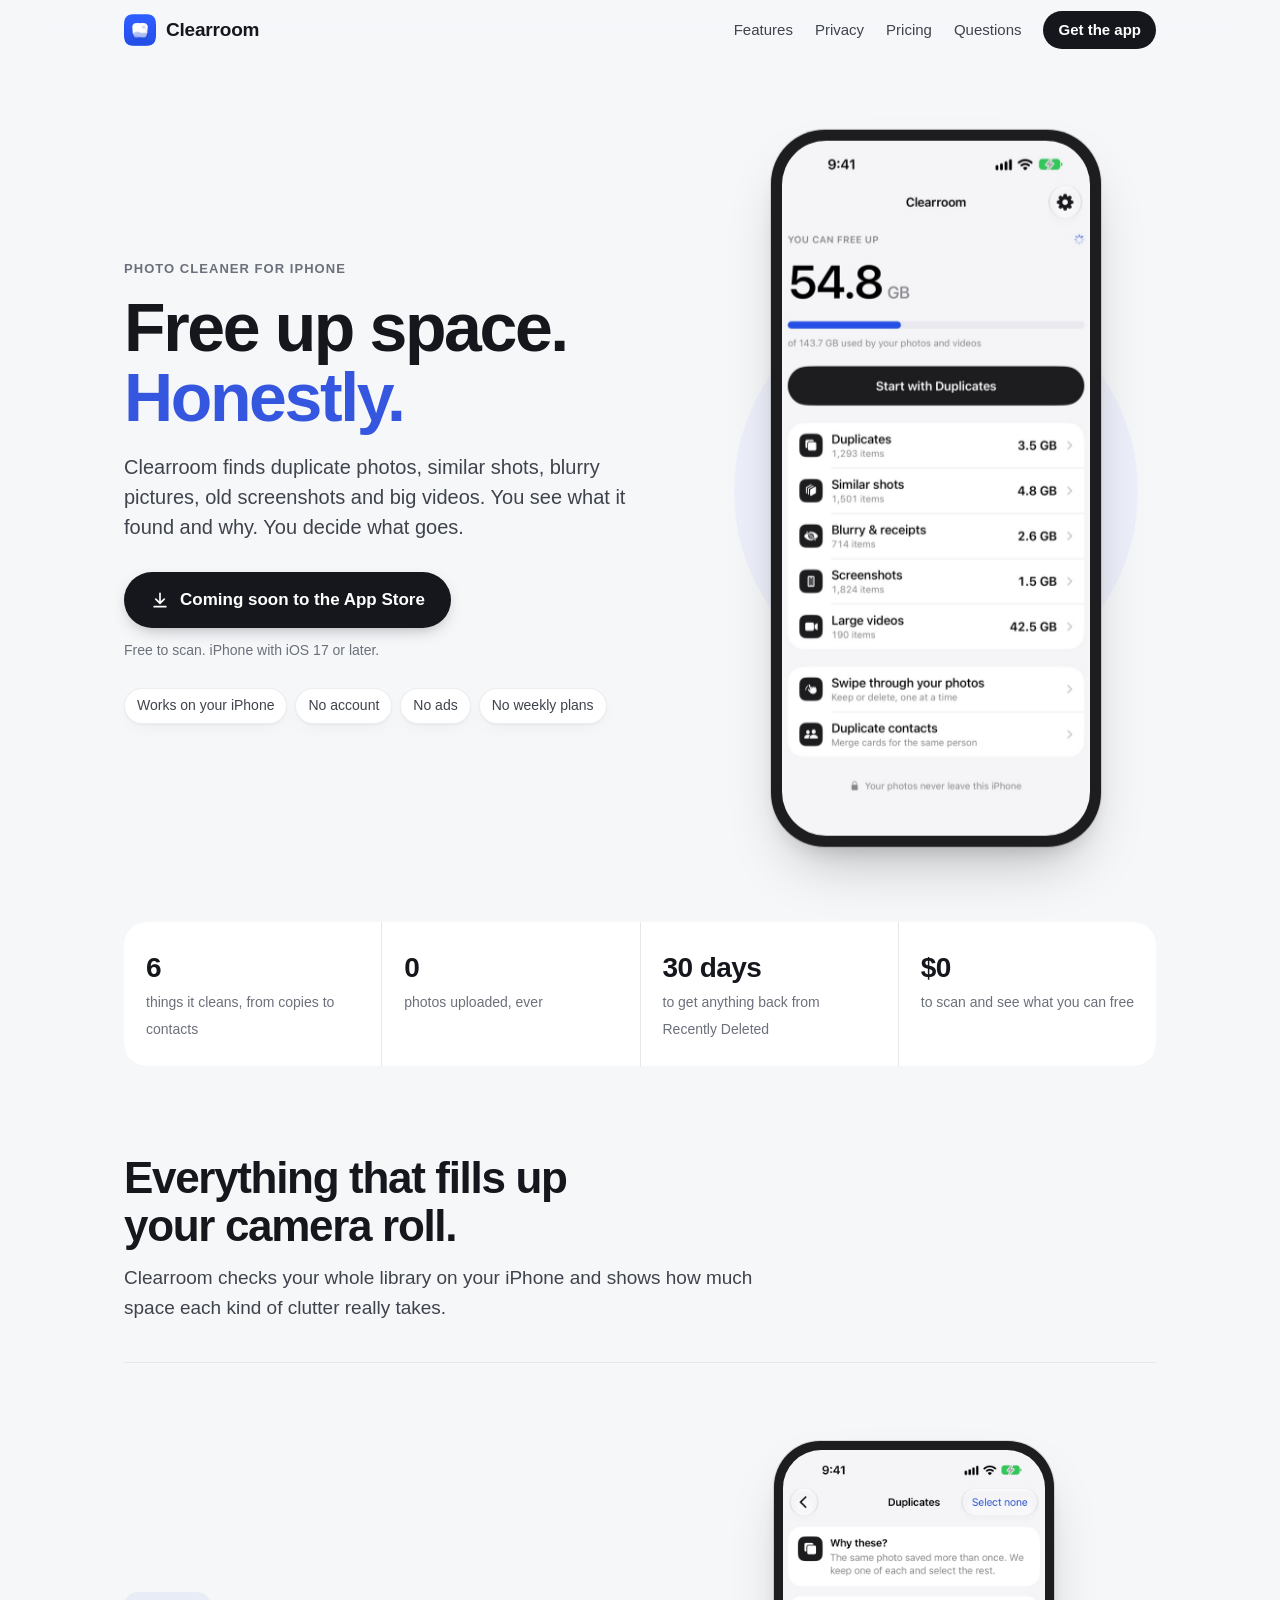
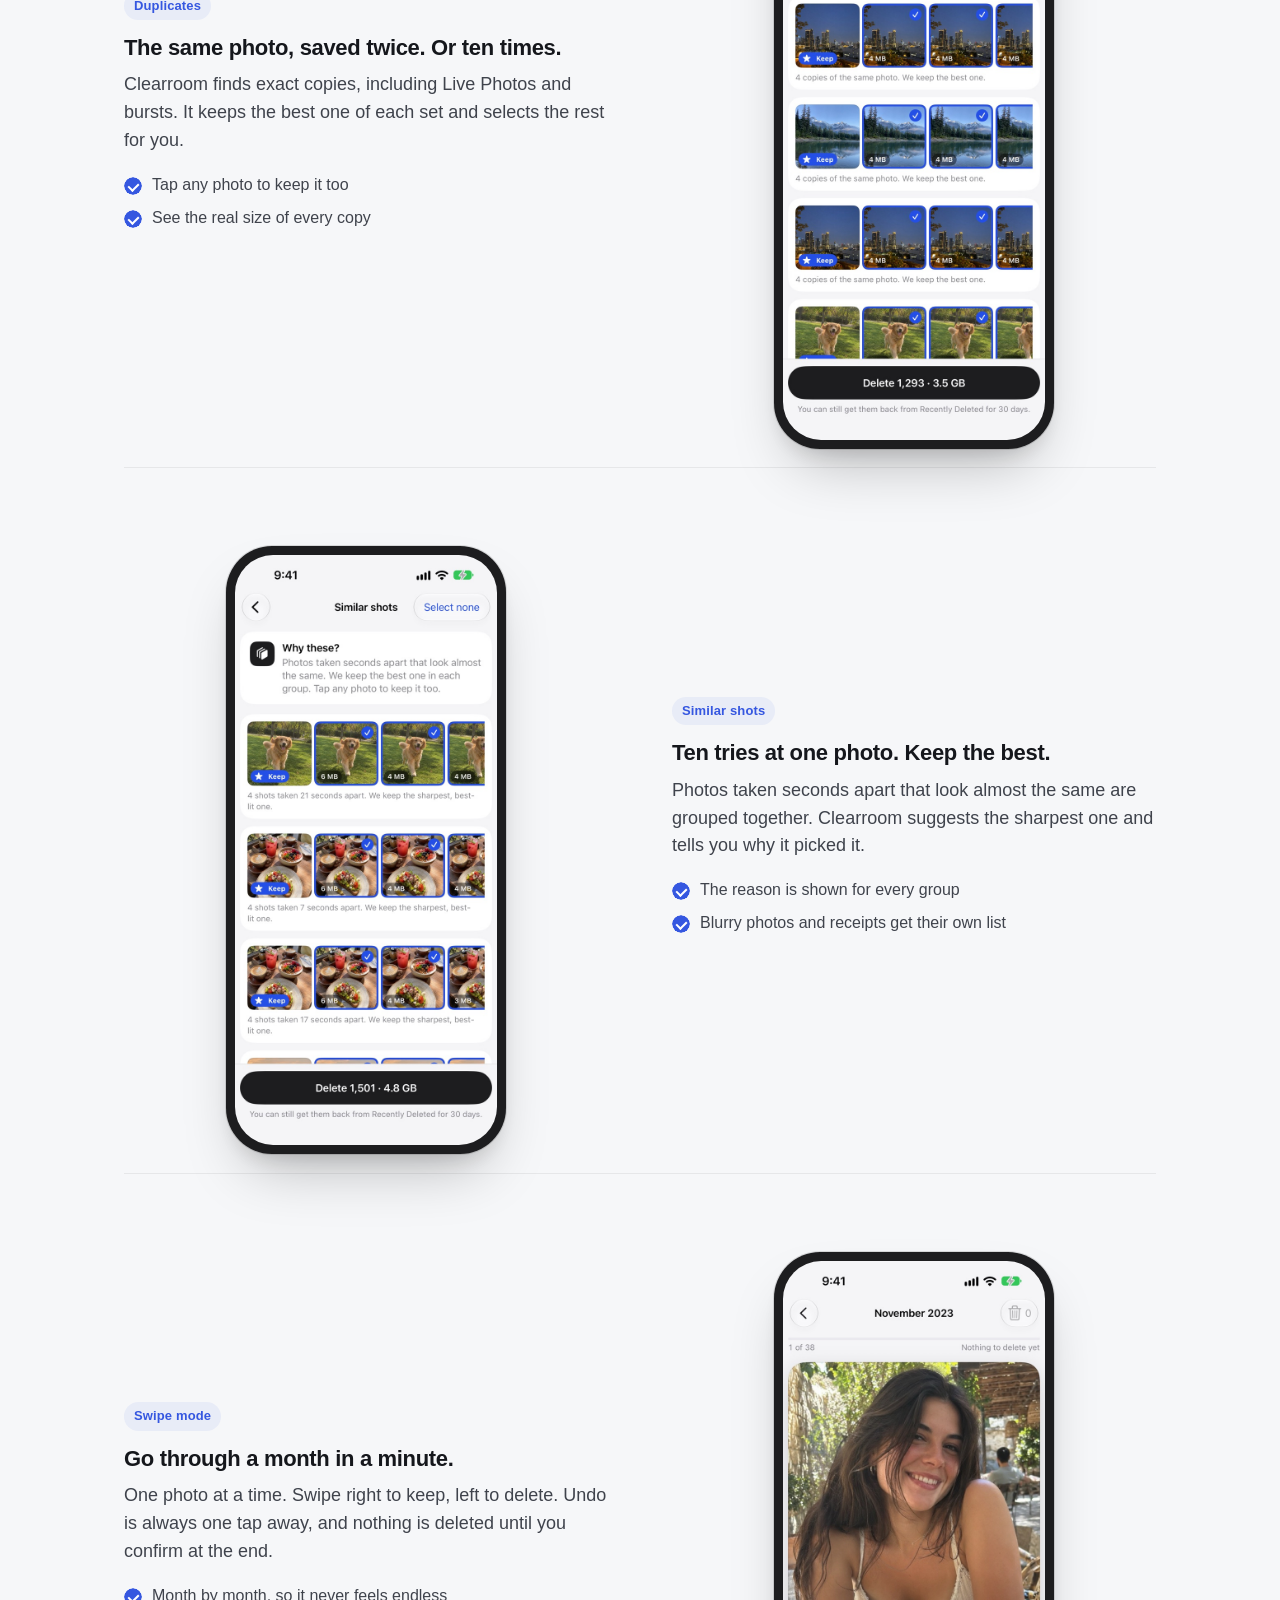
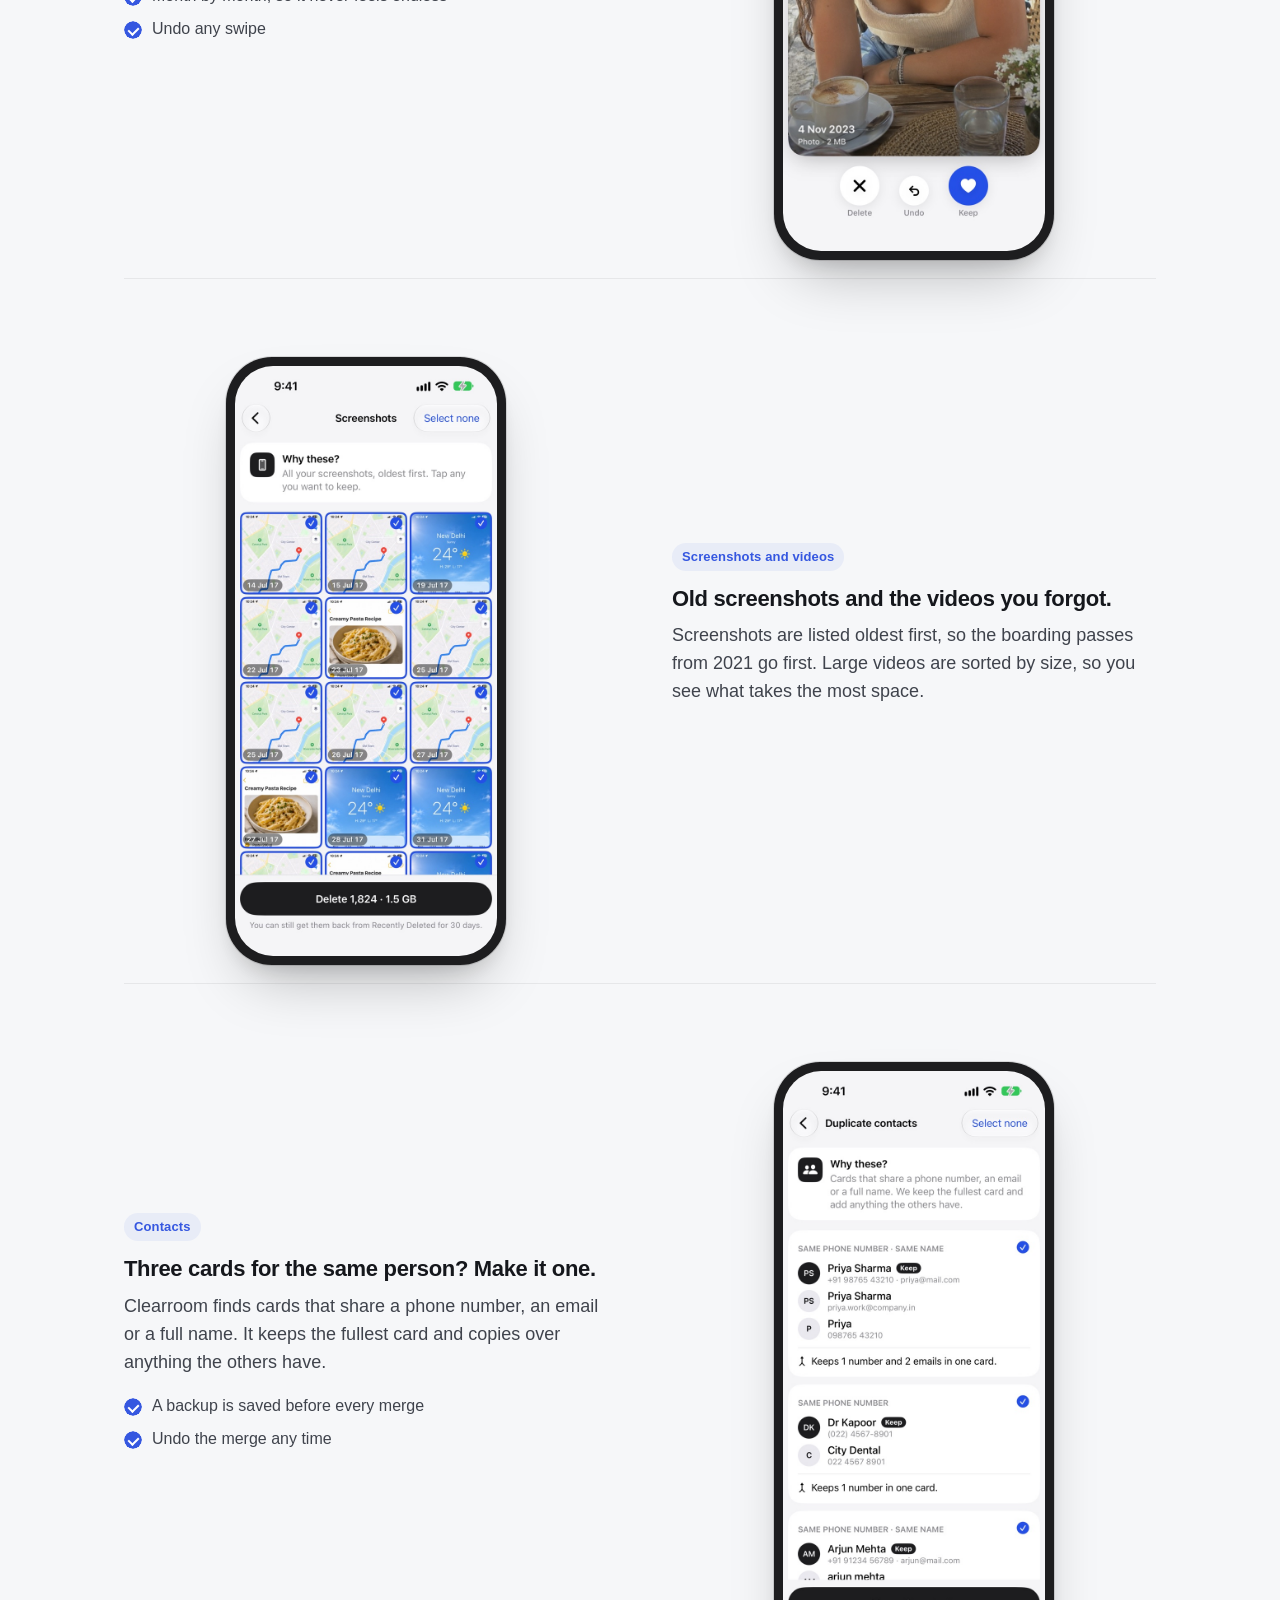
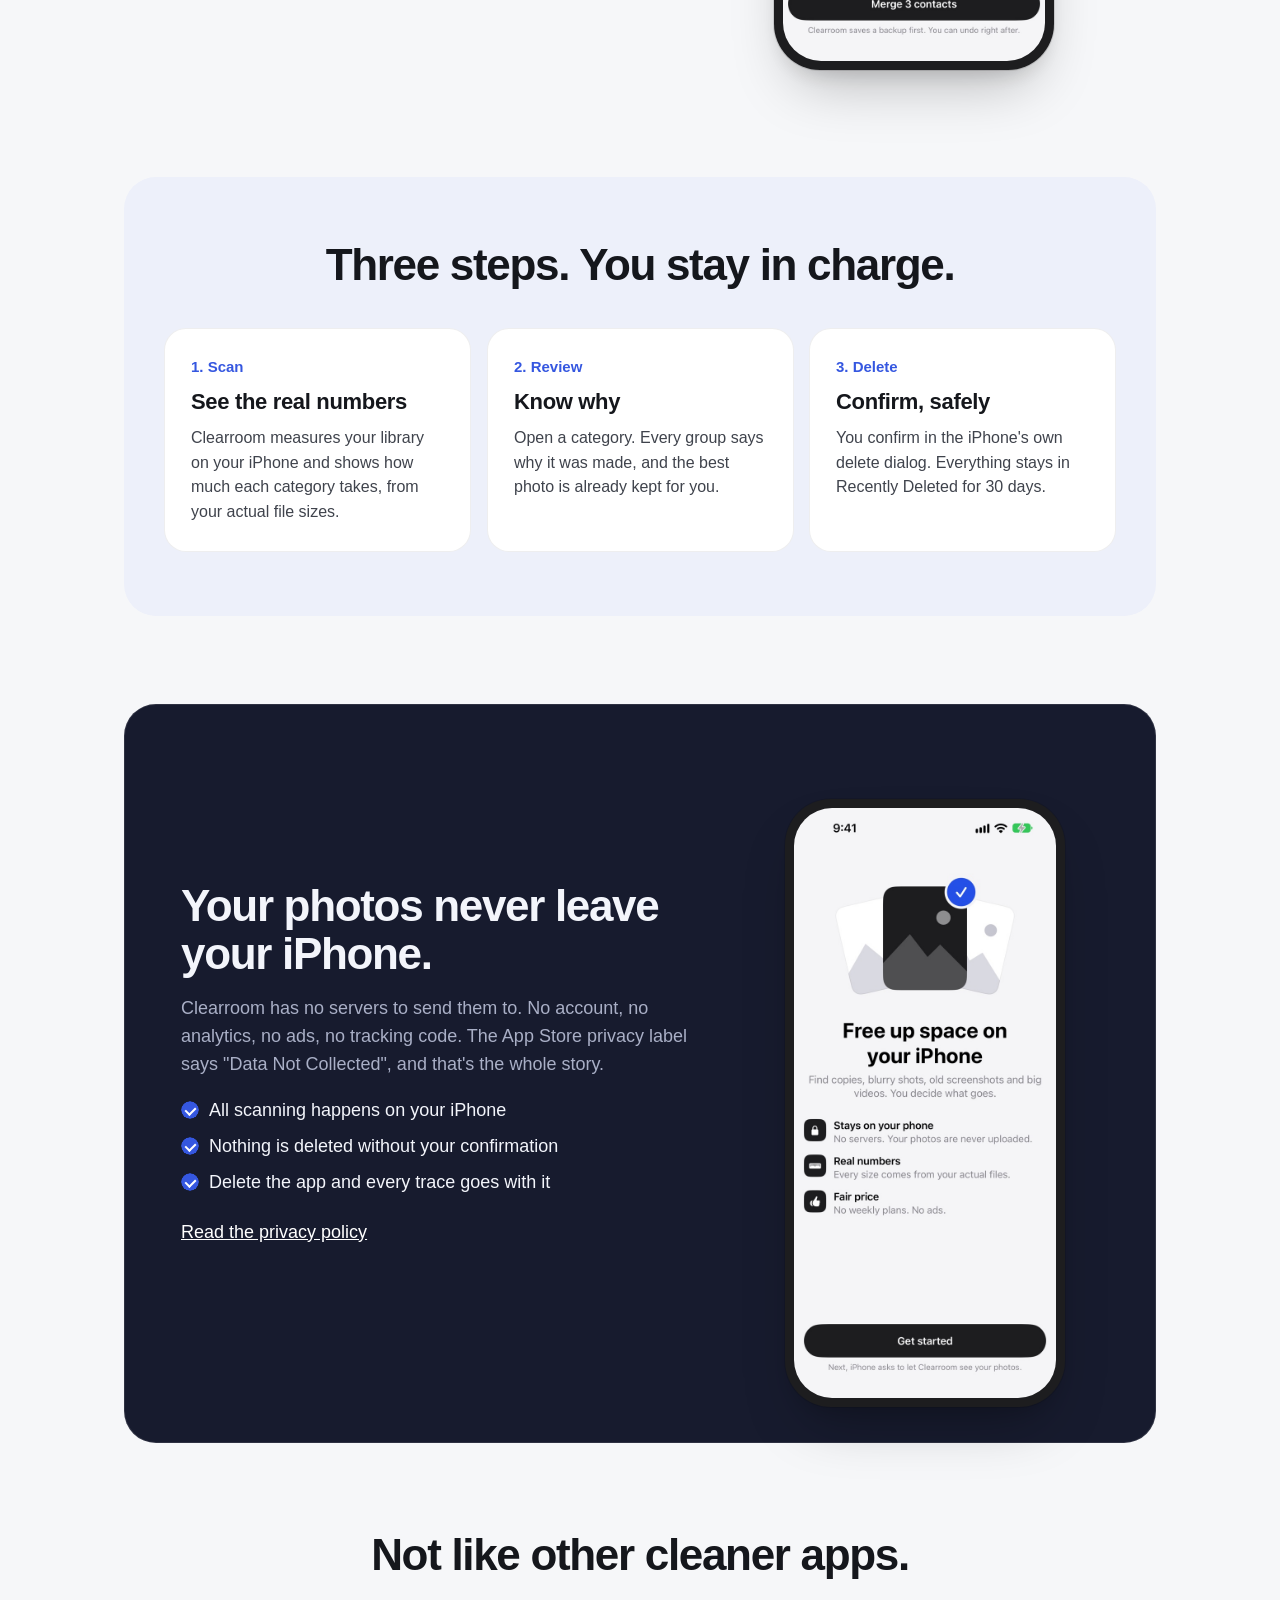
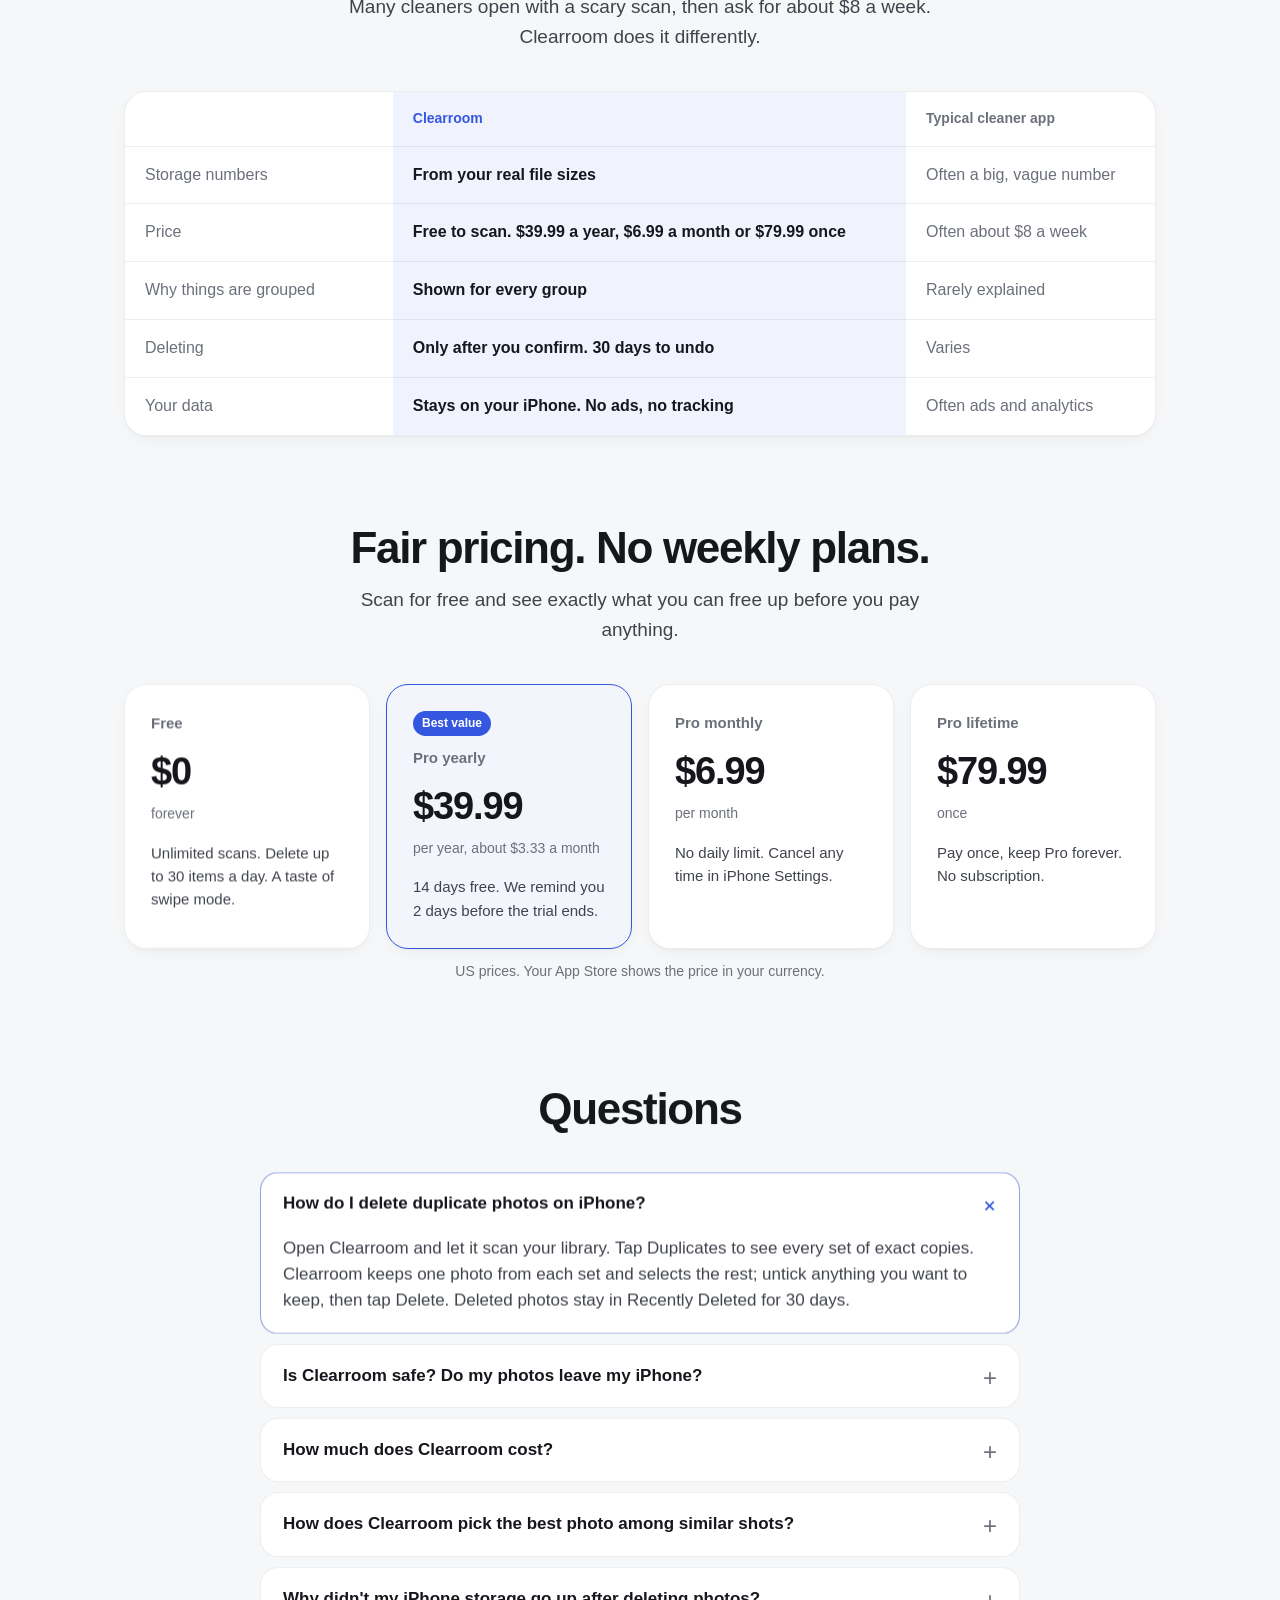
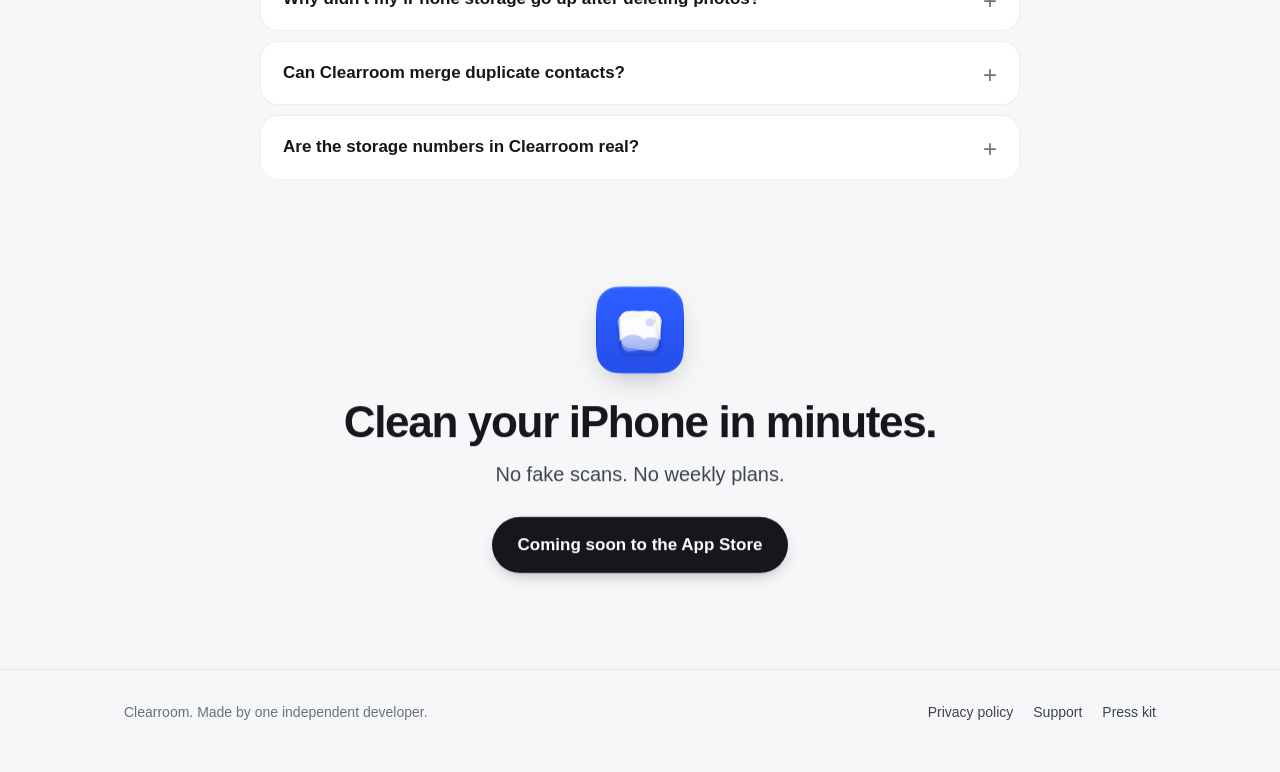
==== commit f026c2fd: "Subtle motion (Motion library) and softer colors" ====
--- a/index.html
+++ b/index.html
@@ -10,7 +10,8 @@
 <meta property="og:image" content="https://rajgupta36.github.io/clearroom/img/og.jpg">
 <meta name="twitter:card" content="summary_large_image">
 <meta name="theme-color" content="#F5F5F7" media="(prefers-color-scheme: light)"><meta name="theme-color" content="#000000" media="(prefers-color-scheme: dark)">
-<link rel="stylesheet" href="style.css"><link rel="icon" href="favicon.png">
+<script>(function(d){if(!matchMedia('(prefers-reduced-motion: reduce)').matches){d.classList.add('motion');setTimeout(function(){if(!window.__siteReady)d.classList.remove('motion')},2500)}})(document.documentElement)</script>
+<link rel="stylesheet" href="style.css?v=4"><link rel="icon" href="favicon.png">
 <script type="application/ld+json">
 {
   "@context": "https://schema.org",
@@ -81,7 +82,7 @@
 <main id="main" class="wrap">
 
 <div class="hero">
-<div>
+<div data-hero-text>
 <p class="eyebrow">Photo cleaner for iPhone</p>
 <h1>Free up space.<br><em>Honestly.</em></h1>
 <p class="lede">Clearroom finds duplicate photos, similar shots, blurry pictures, old screenshots and big videos. You see what it found and why. You decide what goes.</p>
@@ -89,47 +90,47 @@
 <p class="note">Free to scan. iPhone with iOS 17 or later.</p>
 <ul class="chips"><li>Works on your iPhone</li><li>No account</li><li>No ads</li><li>No weekly plans</li></ul>
 </div>
-<div class="phone"><img src="img/app/1-dashboard.jpg" alt="Clearroom home screen: you can free up 54.8 GB, split into duplicates, similar shots, blurry photos, screenshots and large videos" width="660" height="1434"></div>
-</div>
-
-<div class="proof" aria-label="What Clearroom checks">
-<div><b>6</b><span>things it cleans, from copies to contacts</span></div>
+<div class="stage" data-hero-phone><div class="phone"><img src="img/app/1-dashboard.jpg" alt="Clearroom home screen: you can free up 54.8 GB, split into duplicates, similar shots, blurry photos, screenshots and large videos" width="660" height="1434"></div></div>
+</div>
+
+<div class="proof" aria-label="What Clearroom checks" data-stagger>
+<div><b data-count="6">6</b><span>things it cleans, from copies to contacts</span></div>
 <div><b>0</b><span>photos uploaded, ever</span></div>
-<div><b>30 days</b><span>to get anything back from Recently Deleted</span></div>
+<div><b><span data-count="30">30</span> days</b><span>to get anything back from Recently Deleted</span></div>
 <div><b>$0</b><span>to scan and see what you can free</span></div>
 </div>
 
 <section id="features">
-<div class="head"><h2>Everything that fills up<br>your camera roll.</h2><p>Clearroom checks your whole library on your iPhone and shows how much space each kind of clutter really takes.</p></div>
-
-<div class="feature">
+<div class="head" data-reveal><h2>Everything that fills up<br>your camera roll.</h2><p>Clearroom checks your whole library on your iPhone and shows how much space each kind of clutter really takes.</p></div>
+
+<div class="feature" data-reveal>
 <div class="text"><span class="tag">Duplicates</span><h3>The same photo, saved twice. Or ten times.</h3>
 <p>Clearroom finds exact copies, including Live Photos and bursts. It keeps the best one of each set and selects the rest for you.</p>
 <ul class="ticks"><li>Tap any photo to keep it too</li><li>See the real size of every copy</li></ul></div>
 <div class="phone small"><img src="img/app/2-duplicates.jpg" alt="Duplicate photos grouped in sets, one kept and the copies selected" loading="lazy" width="660" height="1434"></div>
 </div>
 
-<div class="feature flip">
+<div class="feature flip" data-reveal>
 <div class="text"><span class="tag">Similar shots</span><h3>Ten tries at one photo. Keep the best.</h3>
 <p>Photos taken seconds apart that look almost the same are grouped together. Clearroom suggests the sharpest one and tells you why it picked it.</p>
 <ul class="ticks"><li>The reason is shown for every group</li><li>Blurry photos and receipts get their own list</li></ul></div>
 <div class="phone small"><img src="img/app/3-similar.jpg" alt="Similar shots grouped, with the sharpest one kept and the reason shown" loading="lazy" width="660" height="1434"></div>
 </div>
 
-<div class="feature">
+<div class="feature" data-reveal>
 <div class="text"><span class="tag">Swipe mode</span><h3>Go through a month in a minute.</h3>
 <p>One photo at a time. Swipe right to keep, left to delete. Undo is always one tap away, and nothing is deleted until you confirm at the end.</p>
 <ul class="ticks"><li>Month by month, so it never feels endless</li><li>Undo any swipe</li></ul></div>
 <div class="phone small"><img src="img/app/4-swipe.jpg" alt="Swipe mode showing one photo with Delete, Undo and Keep buttons" loading="lazy" width="660" height="1434"></div>
 </div>
 
-<div class="feature flip">
+<div class="feature flip" data-reveal>
 <div class="text"><span class="tag">Screenshots and videos</span><h3>Old screenshots and the videos you forgot.</h3>
 <p>Screenshots are listed oldest first, so the boarding passes from 2021 go first. Large videos are sorted by size, so you see what takes the most space.</p></div>
 <div class="phone small"><img src="img/app/5-screenshots.jpg" alt="Old screenshots listed oldest first, ready to clear out" loading="lazy" width="660" height="1434"></div>
 </div>
 
-<div class="feature">
+<div class="feature" data-reveal>
 <div class="text"><span class="tag">Contacts</span><h3>Three cards for the same person? Make it one.</h3>
 <p>Clearroom finds cards that share a phone number, an email or a full name. It keeps the fullest card and copies over anything the others have.</p>
 <ul class="ticks"><li>A backup is saved before every merge</li><li>Undo the merge any time</li></ul></div>
@@ -137,16 +138,16 @@
 </div>
 </section>
 
-<section>
-<div class="head center"><h2>Three steps. You stay in charge.</h2></div>
-<div class="grid3">
+<section class="mist">
+<div class="head center" data-reveal><h2>Three steps. You stay in charge.</h2></div>
+<div class="grid3" data-stagger>
 <div class="card"><div class="num">1. Scan</div><h3>See the real numbers</h3><p>Clearroom measures your library on your iPhone and shows how much each category takes, from your actual file sizes.</p></div>
 <div class="card"><div class="num">2. Review</div><h3>Know why</h3><p>Open a category. Every group says why it was made, and the best photo is already kept for you.</p></div>
 <div class="card"><div class="num">3. Delete</div><h3>Confirm, safely</h3><p>You confirm in the iPhone's own delete dialog. Everything stays in Recently Deleted for 30 days.</p></div>
 </div>
 </section>
 
-<div class="band" id="privacy">
+<div class="band" id="privacy" data-reveal>
 <div>
 <h2>Your photos never leave your iPhone.</h2>
 <p>Clearroom has no servers to send them to. No account, no analytics, no ads, no tracking code. The App Store privacy label says "Data Not Collected", and that's the whole story.</p>
@@ -157,8 +158,8 @@
 </div>
 
 <section>
-<div class="head center"><h2>Not like other cleaner apps.</h2><p>Many cleaners open with a scary scan, then ask for about $8 a week. Clearroom does it differently.</p></div>
-<table class="compare">
+<div class="head center" data-reveal><h2>Not like other cleaner apps.</h2><p>Many cleaners open with a scary scan, then ask for about $8 a week. Clearroom does it differently.</p></div>
+<table class="compare" data-reveal>
 <thead><tr><th scope="col"></th><th scope="col">Clearroom</th><th scope="col">Typical cleaner app</th></tr></thead>
 <tbody>
 <tr><td>Storage numbers</td><td>From your real file sizes</td><td>Often a big, vague number</td></tr>
@@ -170,8 +171,8 @@
 </section>
 
 <section id="pricing">
-<div class="head center"><h2>Fair pricing. No weekly plans.</h2><p>Scan for free and see exactly what you can free up before you pay anything.</p></div>
-<div class="prices">
+<div class="head center" data-reveal><h2>Fair pricing. No weekly plans.</h2><p>Scan for free and see exactly what you can free up before you pay anything.</p></div>
+<div class="prices" data-stagger>
 <div class="price"><span class="name">Free</span><span class="amount">$0</span><span class="per">forever</span><p>Unlimited scans. Delete up to 30 items a day. A taste of swipe mode.</p></div>
 <div class="price best"><span class="badge">Best value</span><span class="name">Pro yearly</span><span class="amount">$39.99</span><span class="per">per year, about $3.33 a month</span><p>14 days free. We remind you 2 days before the trial ends.</p></div>
 <div class="price"><span class="name">Pro monthly</span><span class="amount">$6.99</span><span class="per">per month</span><p>No daily limit. Cancel any time in iPhone Settings.</p></div>
@@ -181,8 +182,8 @@
 </section>
 
 <section id="faq">
-<div class="head center"><h2>Questions</h2></div>
-<div class="faq">
+<div class="head center" data-reveal><h2>Questions</h2></div>
+<div class="faq" data-stagger>
 <details open><summary>How do I delete duplicate photos on iPhone?</summary><p>Open Clearroom and let it scan your library. Tap Duplicates to see every set of exact copies. Clearroom keeps one photo from each set and selects the rest; untick anything you want to keep, then tap Delete. Deleted photos stay in Recently Deleted for 30 days.</p></details>
 <details><summary>Is Clearroom safe? Do my photos leave my iPhone?</summary><p>Your photos never leave your iPhone. Clearroom has no servers, no account, no ads and no analytics. All scanning happens on the device, and nothing is deleted until you confirm in the iPhone's own delete dialog.</p></details>
 <details><summary>How much does Clearroom cost?</summary><p>Scanning is free, and you can delete up to 30 items a day for free. Clearroom Pro removes the limit for $39.99 a year (14-day free trial), $6.99 a month, or $79.99 once. There is no weekly plan.</p></details>
@@ -193,7 +194,7 @@
 </div>
 </section>
 
-<div class="cta">
+<div class="cta" data-reveal>
 <img src="img/icon-256.png" alt="Clearroom app icon" width="88" height="88">
 <h2>Clean your iPhone in minutes.</h2>
 <p class="lede" style="margin:0 auto 28px">No fake scans. No weekly plans.</p>
@@ -205,4 +206,6 @@
 <span>Clearroom. Made by one independent developer.</span>
 <nav aria-label="Footer"><a href="privacy.html">Privacy policy</a><a href="support.html">Support</a><a href="press.html">Press kit</a></nav>
 </div></footer>
+<script src="js/motion.js" defer></script>
+<script src="js/site.js?v=2" defer></script>
 </body></html>
--- a/style.css
+++ b/style.css
@@ -1,15 +1,18 @@
 /* Clearroom site. Ink & cobalt, same as the app: neutral surfaces, one accent, no gradients. */
 :root {
-  --ink: #1D1D1F; --ink-2: #424245; --paper: #F5F5F7; --card: #FFFFFF; --muted: #6E6E73;
-  --line: rgba(0,0,0,.08); --cobalt: #2550E8; --cobalt-soft: rgba(37,80,232,.09);
-  --on-ink: #FFFFFF; --band: #1D1D1F; --band-text: #F5F5F7; --band-muted: #A1A1A6;
-  --radius: 22px; --max: 1080px;
+  /* Soft, slightly cool neutrals with a quiet cobalt. Flat colors, no gradients. */
+  --ink: #15171C; --ink-2: #3F434C; --paper: #F6F7F9; --card: #FFFFFF; --muted: #6B707B;
+  --line: rgba(21,23,28,.07); --cobalt: #3557E0; --cobalt-soft: rgba(53,87,224,.07); --cobalt-mist: #EDF0FA;
+  --on-ink: #FFFFFF; --band: #171B2E; --band-text: #F3F5FB; --band-muted: #A9AFC6; --band-line: rgba(255,255,255,.1);
+  --shadow: 0 1px 2px rgba(21,23,28,.04), 0 6px 20px -8px rgba(21,23,28,.08);
+  --radius: 22px; --max: 1080px; --ease: cubic-bezier(.22,1,.36,1);
 }
 @media (prefers-color-scheme: dark) {
   :root {
-    --ink: #F5F5F7; --ink-2: #D2D2D7; --paper: #000; --card: #1C1C1E; --muted: #98989D;
-    --line: rgba(255,255,255,.1); --cobalt: #4C70F5; --cobalt-soft: rgba(76,112,245,.16);
-    --on-ink: #000; --band: #1C1C1E;
+    --ink: #F1F2F5; --ink-2: #C9CCD4; --paper: #0C0D10; --card: #15171C; --muted: #8E93A0;
+    --line: rgba(255,255,255,.08); --cobalt: #7290FF; --cobalt-soft: rgba(114,144,255,.12); --cobalt-mist: #12162A;
+    --on-ink: #0C0D10; --band: #12162A; --band-muted: #9CA3BE;
+    --shadow: 0 1px 2px rgba(0,0,0,.4), 0 8px 24px -10px rgba(0,0,0,.6);
   }
 }
 * { box-sizing: border-box; }
@@ -28,9 +31,10 @@
 .skip:focus { left: 12px; top: 12px; background: var(--card); padding: 8px 12px; border-radius: 10px; z-index: 10; }
 
 /* Top bar */
-.top { position: sticky; top: 0; z-index: 5; background: color-mix(in srgb, var(--paper) 82%, transparent);
+.top { position: sticky; top: 0; z-index: 5; background: color-mix(in srgb, var(--paper) 80%, transparent); transition: border-color .3s var(--ease), box-shadow .3s var(--ease);
   -webkit-backdrop-filter: saturate(180%) blur(20px); backdrop-filter: saturate(180%) blur(20px);
-  border-bottom: 1px solid var(--line); }
+  border-bottom: 1px solid transparent; }
+.top.scrolled { border-bottom-color: var(--line); box-shadow: 0 1px 12px -6px rgba(21,23,28,.12); }
 .top .wrap { display: flex; align-items: center; gap: 24px; height: 60px; }
 .brand { display: flex; align-items: center; gap: 10px; color: var(--ink); font-weight: 700; font-size: 19px; letter-spacing: -.2px; }
 .brand:hover { text-decoration: none; }
@@ -43,7 +47,8 @@
 
 /* Buttons */
 .button { display: inline-flex; align-items: center; gap: 10px; background: var(--ink); color: var(--on-ink);
-  padding: 15px 26px; border-radius: 999px; font-weight: 600; font-size: 17px; transition: transform .15s ease-out; }
+  padding: 15px 26px; border-radius: 999px; font-weight: 600; font-size: 17px; transition: transform .15s ease-out, box-shadow .3s var(--ease); box-shadow: 0 6px 18px -8px rgba(21,23,28,.45); }
+.button:hover { transform: translateY(-1px); box-shadow: 0 10px 24px -10px rgba(21,23,28,.5); }
 .button:hover { text-decoration: none; }
 .button:active { transform: scale(.96); }
 .button svg { width: 20px; height: 20px; fill: currentColor; }
@@ -56,7 +61,7 @@
 h1 em, h2 em { font-style: normal; color: var(--cobalt); }
 .lede { font-size: 20px; line-height: 1.5; color: var(--ink-2); margin: 0 0 30px; max-width: 30em; }
 .chips { display: flex; flex-wrap: wrap; gap: 8px; margin: 26px 0 0; padding: 0; list-style: none; }
-.chips li { font-size: 14px; color: var(--ink-2); background: var(--card); border: 1px solid var(--line); padding: 6px 12px; border-radius: 999px; }
+.chips li { font-size: 14px; color: var(--ink-2); background: var(--card); border: 1px solid var(--line); box-shadow: var(--shadow); padding: 6px 12px; border-radius: 999px; }
 @media (max-width: 860px) {
   .hero { grid-template-columns: 1fr; gap: 40px; padding-top: 44px; text-align: center; }
   .lede { margin-left: auto; margin-right: auto; }
@@ -74,9 +79,10 @@
 
 /* Proof strip */
 .proof { display: grid; grid-template-columns: repeat(4, 1fr); gap: 1px; background: var(--line); border-radius: var(--radius); overflow: hidden; margin: 32px 0 0; }
-.proof div { background: var(--card); padding: 22px 20px; }
+.proof div { background: var(--card); padding: 24px 22px; }
+.proof b { font-variant-numeric: tabular-nums; }
 .proof b { display: block; font-size: 28px; letter-spacing: -.02em; }
-.proof span { color: var(--muted); font-size: 14px; }
+.proof div > span { color: var(--muted); font-size: 14px; }
 @media (max-width: 720px) { .proof { grid-template-columns: repeat(2, 1fr); } }
 
 /* Sections */
@@ -92,7 +98,7 @@
 .feature:first-of-type { border-top: 0; }
 .feature.flip .text { order: 2; }
 .feature .text p { color: var(--ink-2); font-size: 18px; margin: 0 0 14px; }
-.feature .tag { display: inline-block; font-size: 13px; font-weight: 600; color: var(--cobalt); background: var(--cobalt-soft); padding: 4px 10px; border-radius: 999px; margin-bottom: 14px; }
+.feature .tag { letter-spacing: .01em; display: inline-block; font-size: 13px; font-weight: 600; color: var(--cobalt); background: var(--cobalt-soft); padding: 4px 10px; border-radius: 999px; margin-bottom: 14px; }
 .ticks { list-style: none; padding: 0; margin: 18px 0 0; }
 .ticks li { position: relative; padding-left: 28px; margin: 8px 0; color: var(--ink-2); font-size: 16px; }
 .ticks li::before { content: ""; position: absolute; left: 0; top: 4px; width: 18px; height: 18px; border-radius: 50%; background: var(--cobalt);
@@ -106,14 +112,15 @@
 /* Grid of small cards */
 .grid3 { display: grid; grid-template-columns: repeat(3, 1fr); gap: 16px; }
 @media (max-width: 860px) { .grid3 { grid-template-columns: 1fr; } }
-.card { background: var(--card); border-radius: var(--radius); padding: 26px; border: 1px solid var(--line); }
+.card { background: var(--card); border-radius: var(--radius); padding: 26px; border: 1px solid var(--line); box-shadow: var(--shadow); transition: transform .4s var(--ease), box-shadow .4s var(--ease); }
+.grid3 .card:hover, .price:hover { transform: translateY(-3px); box-shadow: 0 2px 4px rgba(21,23,28,.04), 0 18px 36px -16px rgba(21,23,28,.16); }
 .card p { color: var(--ink-2); margin: 0; font-size: 16px; }
 .icon { width: 44px; height: 44px; border-radius: 12px; background: var(--ink); display: grid; place-items: center; margin-bottom: 18px; }
 .icon svg { width: 22px; height: 22px; fill: none; stroke: var(--on-ink); stroke-width: 2; stroke-linecap: round; stroke-linejoin: round; }
 .num { font-size: 15px; font-weight: 700; color: var(--cobalt); margin-bottom: 10px; }
 
 /* Ink band */
-.band { background: var(--band); color: var(--band-text); border-radius: 32px; padding: 64px 56px; margin-top: 88px;
+.band { background: var(--band); color: var(--band-text); border-radius: 32px; border: 1px solid var(--band-line); padding: 64px 56px; margin-top: 88px;
   display: grid; grid-template-columns: 1.2fr .8fr; gap: 48px; align-items: center; }
 .band h2 { color: var(--band-text); }
 .band p, .band li { color: var(--band-muted); font-size: 18px; }
@@ -121,7 +128,8 @@
 @media (max-width: 860px) { .band { grid-template-columns: 1fr; padding: 44px 26px; } }
 
 /* Comparison */
-.compare { width: 100%; border-collapse: separate; border-spacing: 0; background: var(--card); border-radius: var(--radius); overflow: hidden; border: 1px solid var(--line); font-size: 16px; }
+.compare { width: 100%; border-collapse: separate; border-spacing: 0; background: var(--card); border-radius: var(--radius); overflow: hidden; border: 1px solid var(--line); font-size: 16px; box-shadow: var(--shadow); }
+.compare td:nth-child(2), .compare th:nth-child(2) { background: var(--cobalt-soft); }
 .compare th, .compare td { padding: 16px 20px; text-align: left; border-bottom: 1px solid var(--line); vertical-align: top; }
 .compare tr:last-child td { border-bottom: 0; }
 .compare thead th { font-size: 14px; color: var(--muted); font-weight: 600; }
@@ -135,8 +143,8 @@
 .prices { display: grid; grid-template-columns: repeat(4, 1fr); gap: 16px; align-items: stretch; }
 @media (max-width: 960px) { .prices { grid-template-columns: repeat(2, 1fr); } }
 @media (max-width: 560px) { .prices { grid-template-columns: 1fr; } }
-.price { background: var(--card); border: 1px solid var(--line); border-radius: var(--radius); padding: 26px; display: flex; flex-direction: column; }
-.price.best { border: 2px solid var(--cobalt); }
+.price { background: var(--card); border: 1px solid var(--line); border-radius: var(--radius); padding: 26px; display: flex; flex-direction: column; box-shadow: var(--shadow); transition: transform .4s var(--ease), box-shadow .4s var(--ease); }
+.price.best { border: 1.5px solid var(--cobalt); background: color-mix(in srgb, var(--card) 94%, var(--cobalt)); }
 .price .name { font-weight: 600; font-size: 15px; color: var(--muted); }
 .price .amount { font-size: 38px; font-weight: 700; letter-spacing: -.03em; margin: 8px 0 2px; }
 .price .per { color: var(--muted); font-size: 14px; }
@@ -145,10 +153,13 @@
 
 /* FAQ */
 .faq { max-width: 760px; margin: 0 auto; }
-.faq details { background: var(--card); border: 1px solid var(--line); border-radius: 18px; padding: 0 22px; margin: 10px 0; }
+.faq details { background: var(--card); border: 1px solid var(--line); border-radius: 18px; padding: 0 22px; margin: 10px 0; transition: border-color .3s var(--ease); }
+.faq details[open] { border-color: color-mix(in srgb, var(--line) 50%, var(--cobalt)); }
+.faq .answer { overflow: hidden; }
 .faq summary { font-weight: 600; cursor: pointer; padding: 18px 28px 18px 0; list-style: none; position: relative; }
 .faq summary::-webkit-details-marker { display: none; }
-.faq summary::after { content: "+"; position: absolute; right: 0; top: 14px; font-size: 24px; font-weight: 400; color: var(--muted); transition: transform .2s ease-out; }
+.faq summary::after { content: "+"; position: absolute; right: 0; top: 14px; font-size: 24px; font-weight: 400; color: var(--muted); transition: transform .35s var(--ease), color .3s; }
+.faq details[open] summary::after { color: var(--cobalt); }
 .faq details[open] summary::after { transform: rotate(45deg); }
 .faq details p { margin: 0 0 18px; color: var(--ink-2); }
 
@@ -187,3 +198,17 @@
 .shots img { border-radius: 18px; border: 1px solid var(--line); }
 .contact { display: flex; flex-wrap: wrap; gap: 12px; align-items: center; }
 [id] { scroll-margin-top: 76px; }
+
+/* Hero phone sits on a quiet cobalt disc */
+.stage { position: relative; display: grid; place-items: center; }
+.stage::before { content: ""; position: absolute; width: min(440px, 92%); aspect-ratio: 1; border-radius: 50%; background: var(--cobalt-mist); z-index: 0; }
+.stage .phone { position: relative; z-index: 1; }
+/* Tinted section */
+.mist { background: var(--cobalt-mist); border-radius: 32px; padding: 64px 40px; margin-top: 88px; }
+.mist .card { box-shadow: none; }
+@media (max-width: 860px) { .mist { padding: 44px 20px; } }
+
+/* Motion: content starts hidden only when JavaScript runs and motion is allowed */
+.motion [data-reveal], .motion [data-stagger] > *, .motion [data-hero-text] > *, .motion [data-hero-phone] { opacity: 0; }
+
+.phone, .card, .price { will-change: transform; }
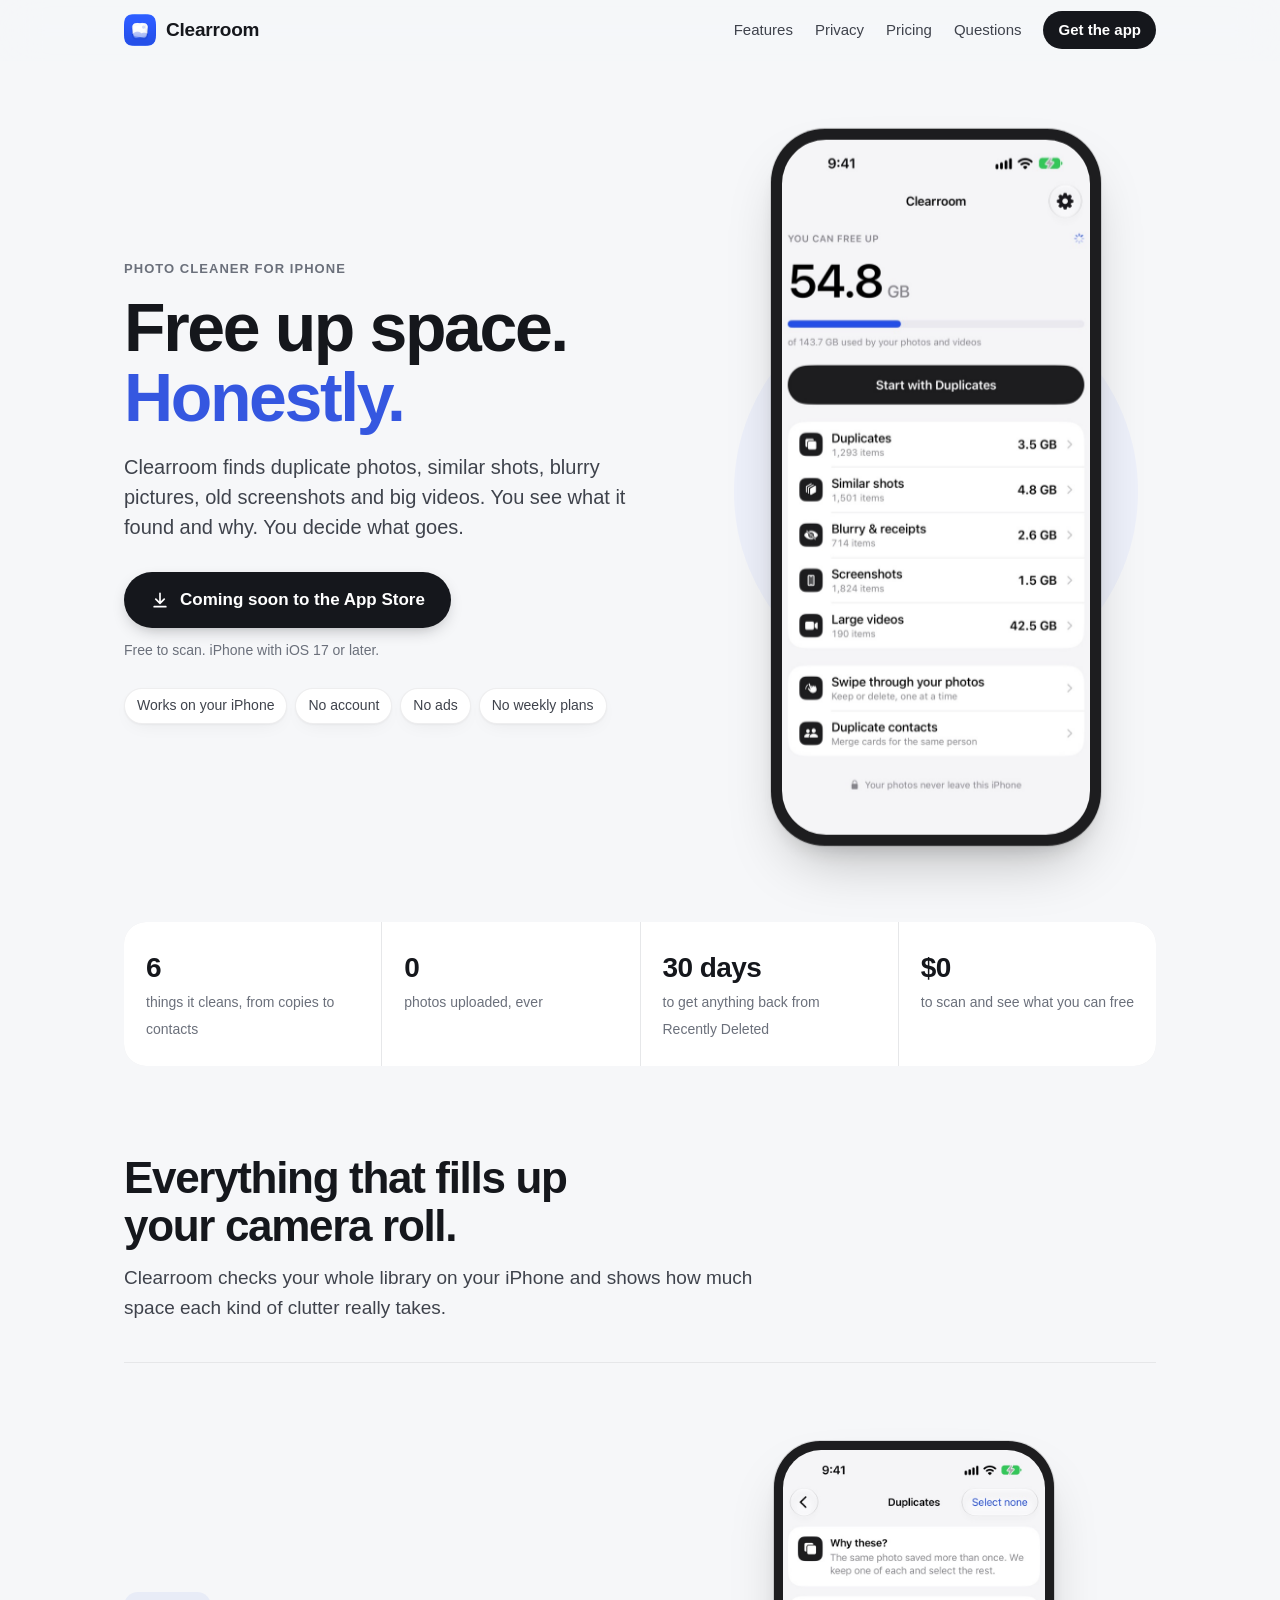
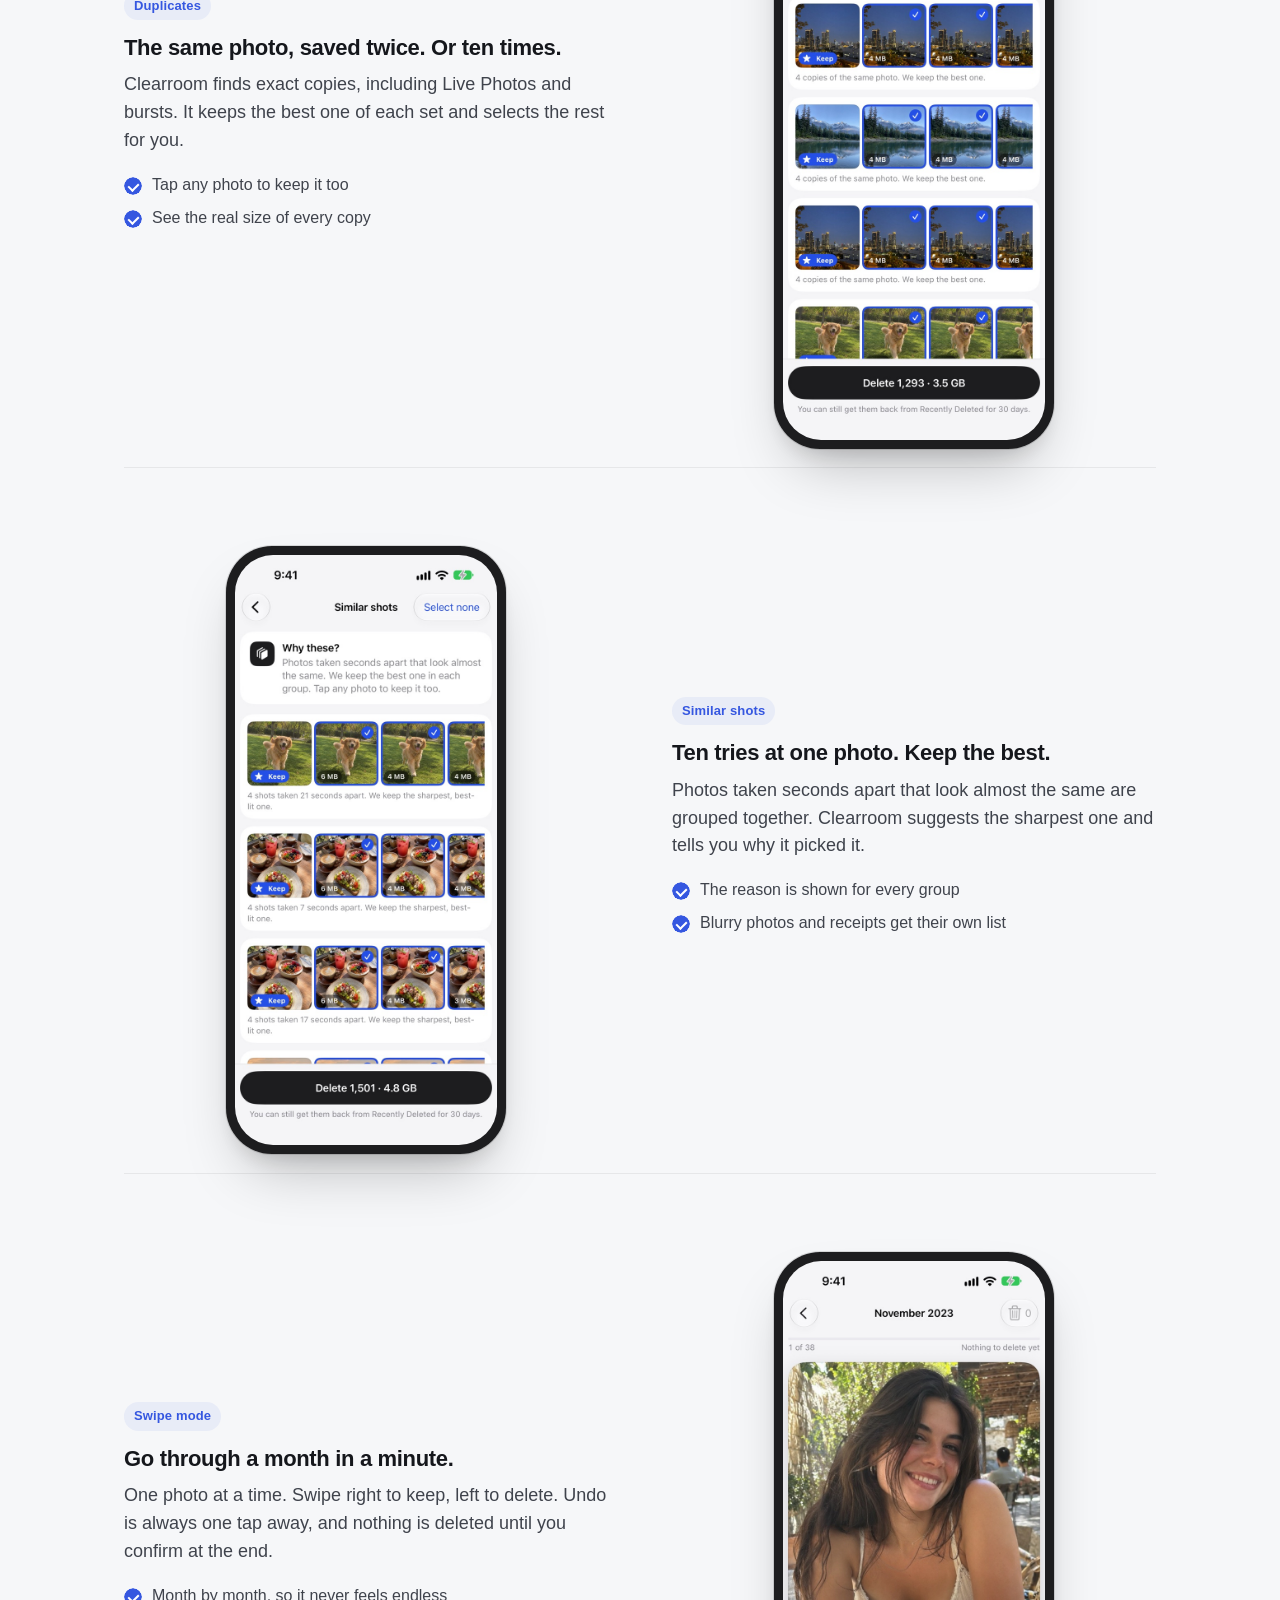
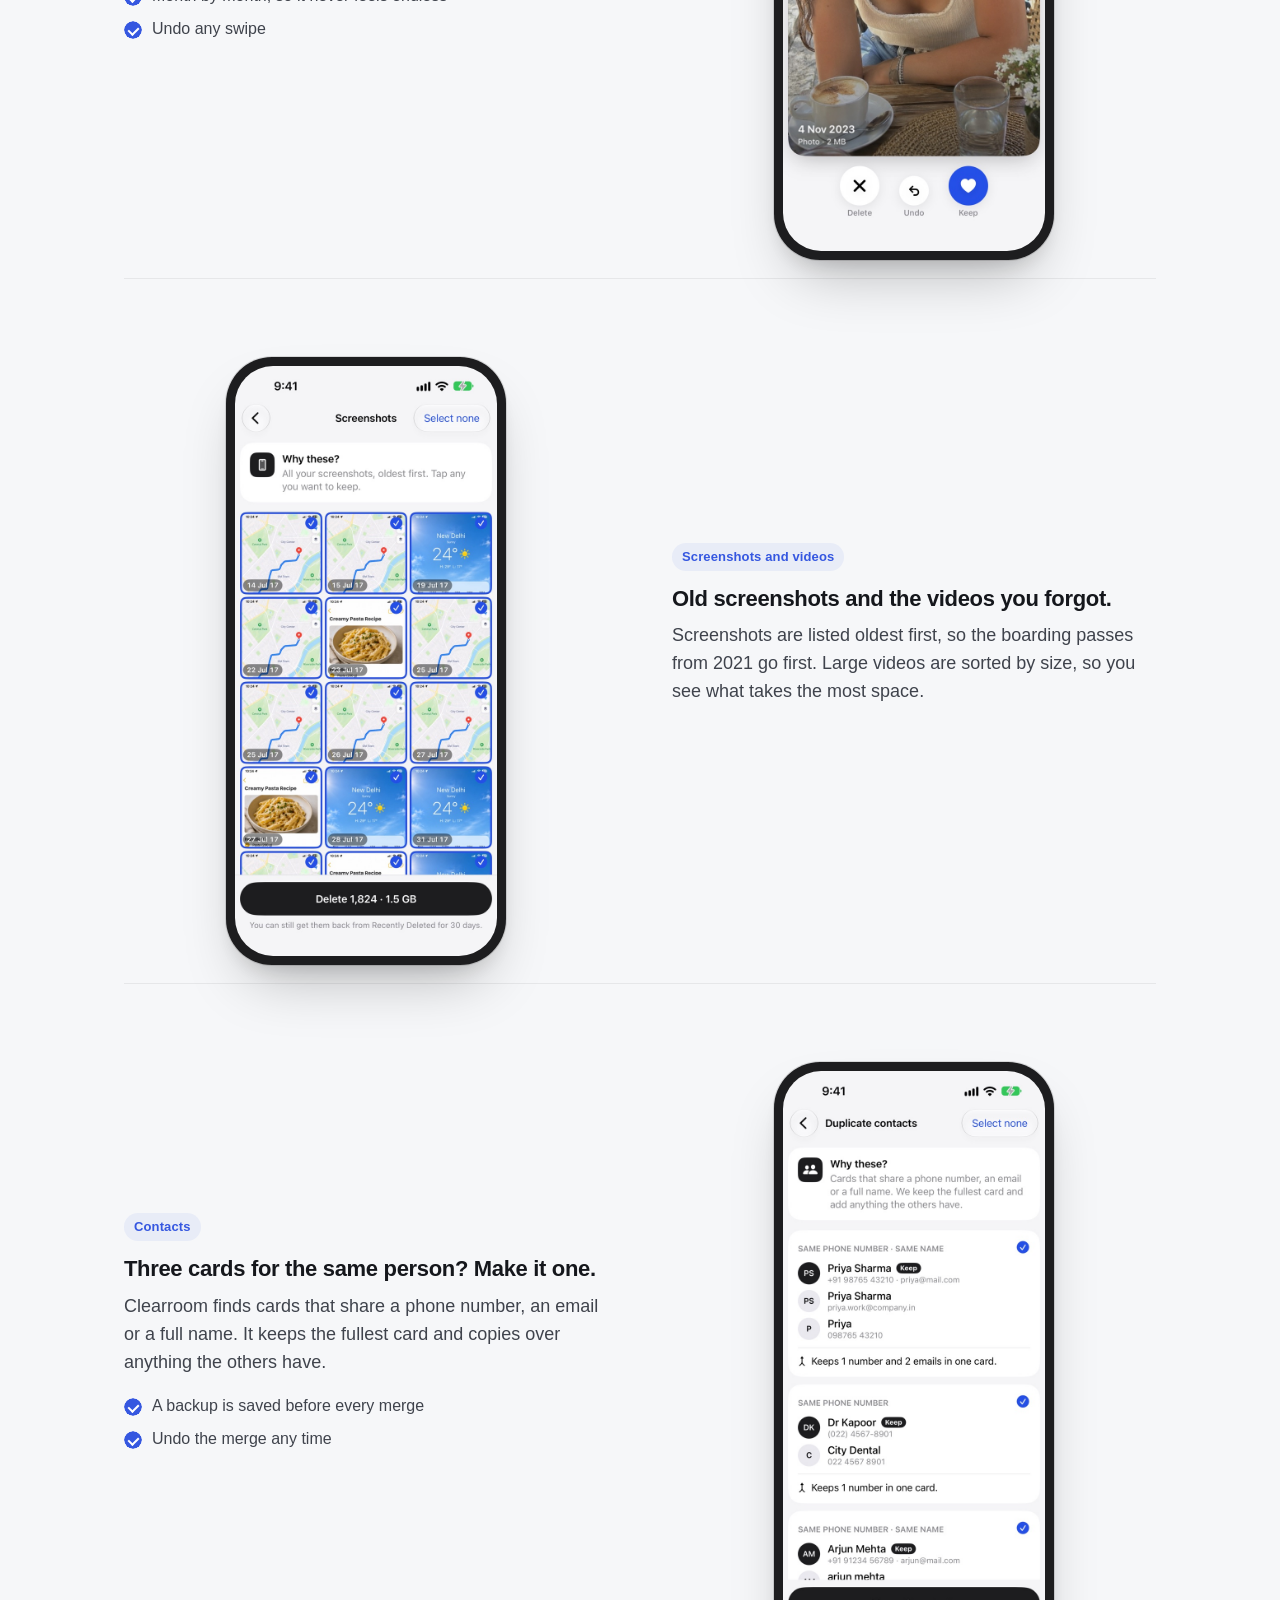
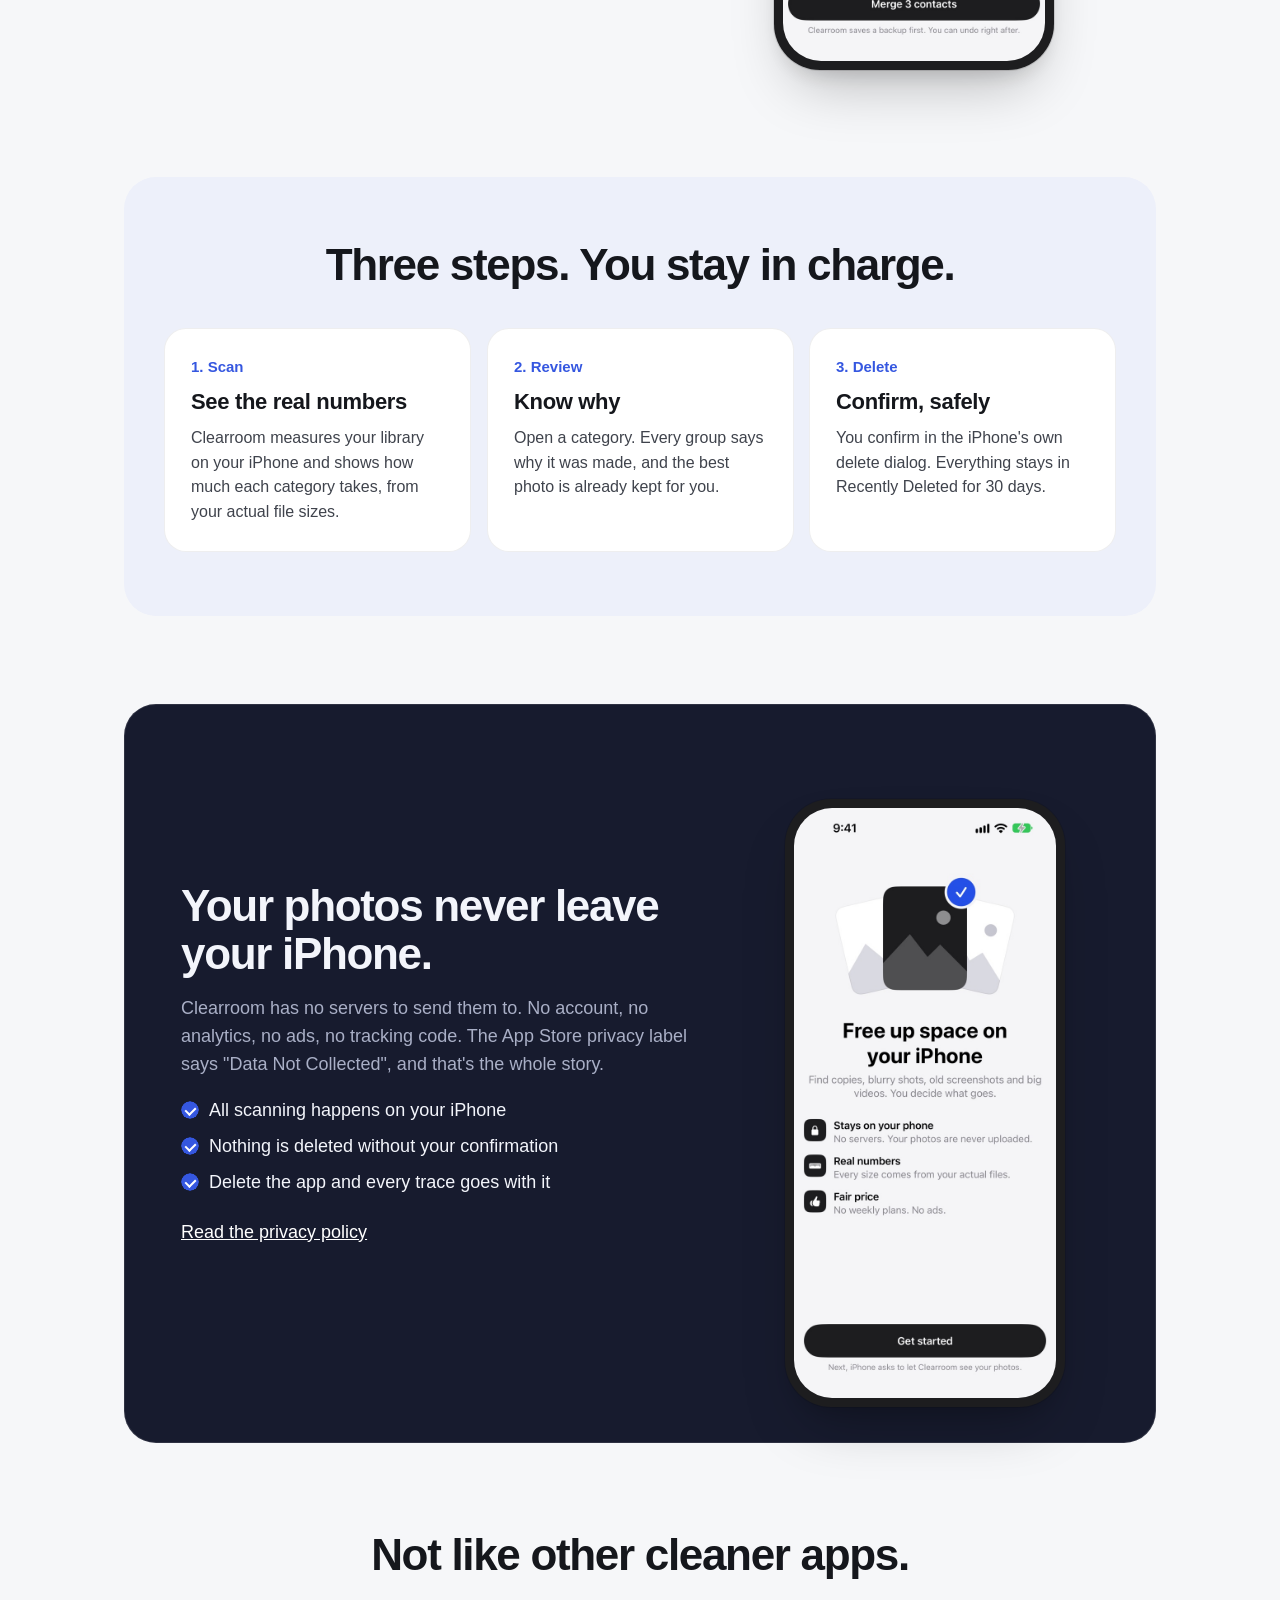
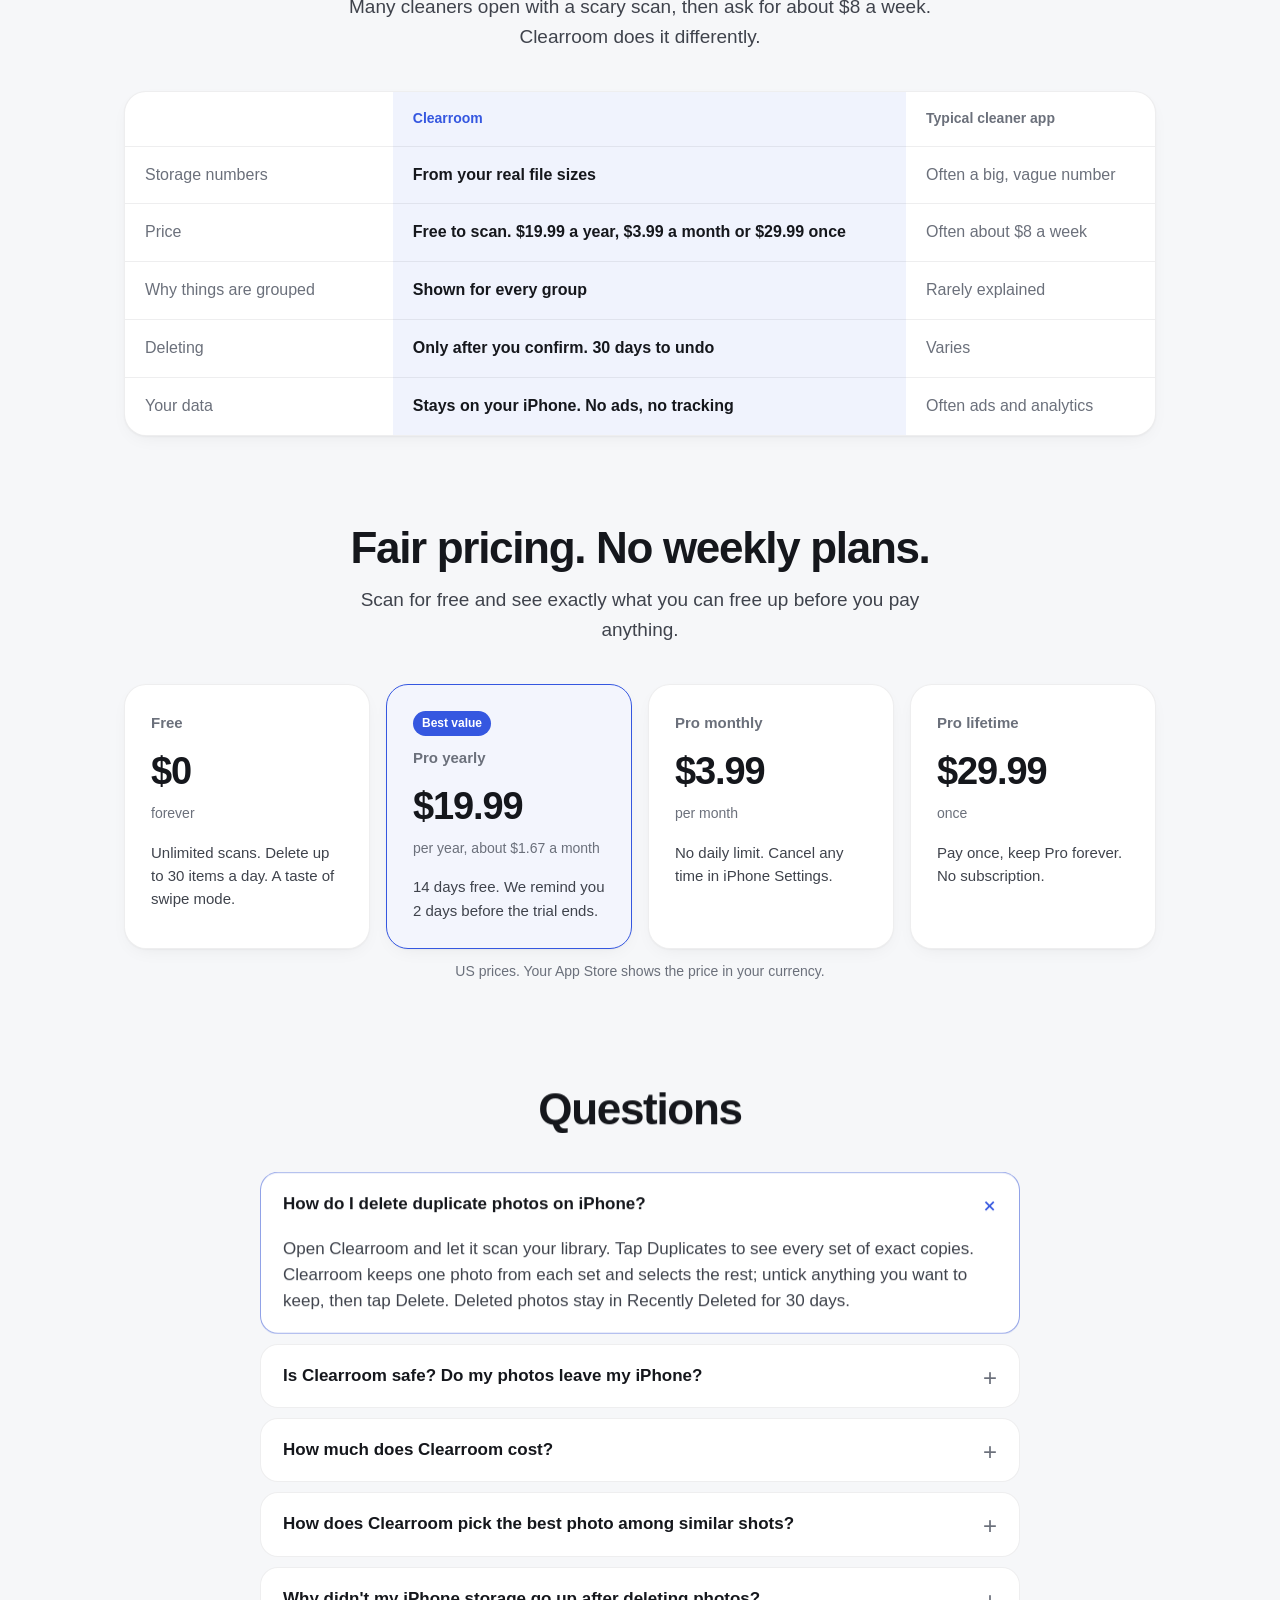
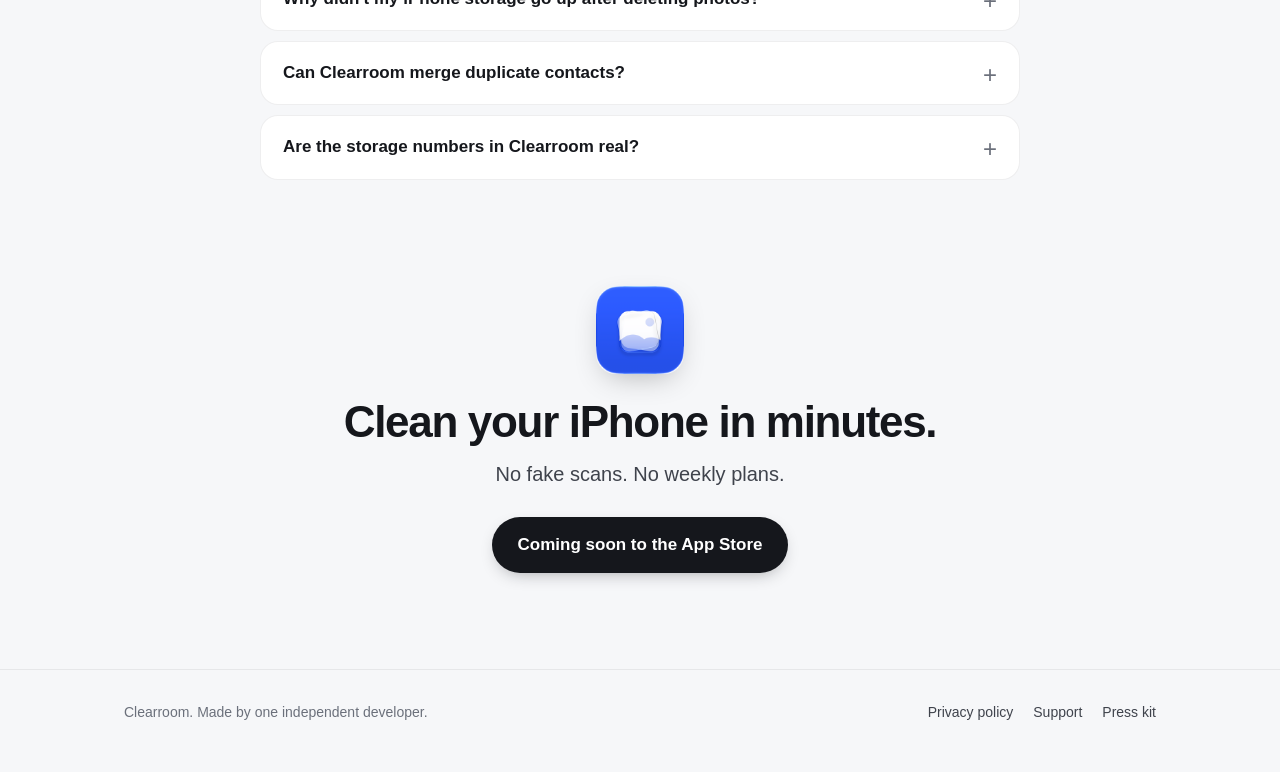
==== commit bd8c7ee0: "New prices: $3.99/month, $19.99/year, $29.99 lifetime" ====
--- a/index.html
+++ b/index.html
@@ -44,9 +44,9 @@
       ],
       "offers": [
         {"@type": "Offer", "name": "Free", "price": "0", "priceCurrency": "USD", "description": "Unlimited scanning and up to 30 deletions a day."},
-        {"@type": "Offer", "name": "Clearroom Pro yearly", "price": "39.99", "priceCurrency": "USD", "description": "Yearly subscription with a 14-day free trial."},
-        {"@type": "Offer", "name": "Clearroom Pro monthly", "price": "6.99", "priceCurrency": "USD"},
-        {"@type": "Offer", "name": "Clearroom Pro lifetime", "price": "79.99", "priceCurrency": "USD", "description": "One-time purchase."}
+        {"@type": "Offer", "name": "Clearroom Pro yearly", "price": "19.99", "priceCurrency": "USD", "description": "Yearly subscription with a 14-day free trial."},
+        {"@type": "Offer", "name": "Clearroom Pro monthly", "price": "3.99", "priceCurrency": "USD"},
+        {"@type": "Offer", "name": "Clearroom Pro lifetime", "price": "29.99", "priceCurrency": "USD", "description": "One-time purchase."}
       ]
     },
     {
@@ -57,7 +57,7 @@
         {"@type": "Question", "name": "Is Clearroom safe? Do my photos leave my iPhone?",
          "acceptedAnswer": {"@type": "Answer", "text": "Your photos never leave your iPhone. Clearroom has no servers, no account, no ads and no analytics. All scanning happens on the device, and nothing is deleted until you confirm in the iPhone's own delete dialog."}},
         {"@type": "Question", "name": "How much does Clearroom cost?",
-         "acceptedAnswer": {"@type": "Answer", "text": "Scanning is free, and you can delete up to 30 items a day for free. Clearroom Pro removes the limit for $39.99 a year (14-day free trial), $6.99 a month, or $79.99 once. There is no weekly plan."}},
+         "acceptedAnswer": {"@type": "Answer", "text": "Scanning is free, and you can delete up to 30 items a day for free. Clearroom Pro removes the limit for $19.99 a year (14-day free trial), $3.99 a month, or $29.99 once. There is no weekly plan."}},
         {"@type": "Question", "name": "How does Clearroom pick the best photo among similar shots?",
          "acceptedAnswer": {"@type": "Answer", "text": "It groups photos taken seconds apart that look almost the same, then suggests the sharpest, best-lit one using Apple's on-device image analysis. The reason is shown for every group, and you can tap any photo to keep it too."}},
         {"@type": "Question", "name": "Why didn't my iPhone storage go up after deleting photos?",
@@ -163,7 +163,7 @@
 <thead><tr><th scope="col"></th><th scope="col">Clearroom</th><th scope="col">Typical cleaner app</th></tr></thead>
 <tbody>
 <tr><td>Storage numbers</td><td>From your real file sizes</td><td>Often a big, vague number</td></tr>
-<tr><td>Price</td><td>Free to scan. $39.99 a year, $6.99 a month or $79.99 once</td><td>Often about $8 a week</td></tr>
+<tr><td>Price</td><td>Free to scan. $19.99 a year, $3.99 a month or $29.99 once</td><td>Often about $8 a week</td></tr>
 <tr><td>Why things are grouped</td><td>Shown for every group</td><td>Rarely explained</td></tr>
 <tr><td>Deleting</td><td>Only after you confirm. 30 days to undo</td><td>Varies</td></tr>
 <tr><td>Your data</td><td>Stays on your iPhone. No ads, no tracking</td><td>Often ads and analytics</td></tr>
@@ -174,9 +174,9 @@
 <div class="head center" data-reveal><h2>Fair pricing. No weekly plans.</h2><p>Scan for free and see exactly what you can free up before you pay anything.</p></div>
 <div class="prices" data-stagger>
 <div class="price"><span class="name">Free</span><span class="amount">$0</span><span class="per">forever</span><p>Unlimited scans. Delete up to 30 items a day. A taste of swipe mode.</p></div>
-<div class="price best"><span class="badge">Best value</span><span class="name">Pro yearly</span><span class="amount">$39.99</span><span class="per">per year, about $3.33 a month</span><p>14 days free. We remind you 2 days before the trial ends.</p></div>
-<div class="price"><span class="name">Pro monthly</span><span class="amount">$6.99</span><span class="per">per month</span><p>No daily limit. Cancel any time in iPhone Settings.</p></div>
-<div class="price"><span class="name">Pro lifetime</span><span class="amount">$79.99</span><span class="per">once</span><p>Pay once, keep Pro forever. No subscription.</p></div>
+<div class="price best"><span class="badge">Best value</span><span class="name">Pro yearly</span><span class="amount">$19.99</span><span class="per">per year, about $1.67 a month</span><p>14 days free. We remind you 2 days before the trial ends.</p></div>
+<div class="price"><span class="name">Pro monthly</span><span class="amount">$3.99</span><span class="per">per month</span><p>No daily limit. Cancel any time in iPhone Settings.</p></div>
+<div class="price"><span class="name">Pro lifetime</span><span class="amount">$29.99</span><span class="per">once</span><p>Pay once, keep Pro forever. No subscription.</p></div>
 </div>
 <p class="note" style="text-align:center">US prices. Your App Store shows the price in your currency.</p>
 </section>
@@ -186,7 +186,7 @@
 <div class="faq" data-stagger>
 <details open><summary>How do I delete duplicate photos on iPhone?</summary><p>Open Clearroom and let it scan your library. Tap Duplicates to see every set of exact copies. Clearroom keeps one photo from each set and selects the rest; untick anything you want to keep, then tap Delete. Deleted photos stay in Recently Deleted for 30 days.</p></details>
 <details><summary>Is Clearroom safe? Do my photos leave my iPhone?</summary><p>Your photos never leave your iPhone. Clearroom has no servers, no account, no ads and no analytics. All scanning happens on the device, and nothing is deleted until you confirm in the iPhone's own delete dialog.</p></details>
-<details><summary>How much does Clearroom cost?</summary><p>Scanning is free, and you can delete up to 30 items a day for free. Clearroom Pro removes the limit for $39.99 a year (14-day free trial), $6.99 a month, or $79.99 once. There is no weekly plan.</p></details>
+<details><summary>How much does Clearroom cost?</summary><p>Scanning is free, and you can delete up to 30 items a day for free. Clearroom Pro removes the limit for $19.99 a year (14-day free trial), $3.99 a month, or $29.99 once. There is no weekly plan.</p></details>
 <details><summary>How does Clearroom pick the best photo among similar shots?</summary><p>It groups photos taken seconds apart that look almost the same, then suggests the sharpest, best-lit one using Apple's on-device image analysis. The reason is shown for every group, and you can tap any photo to keep it too.</p></details>
 <details><summary>Why didn't my iPhone storage go up after deleting photos?</summary><p>iPhone keeps deleted photos in Recently Deleted for 30 days. The space is freed when that album is emptied, either after 30 days or when you empty it yourself in Photos, Albums, Recently Deleted.</p></details>
 <details><summary>Can Clearroom merge duplicate contacts?</summary><p>Yes. Clearroom finds contact cards that share a phone number, an email or a full name, keeps the fullest card, copies over anything the others have, and saves a backup first so you can undo the merge.</p></details>
